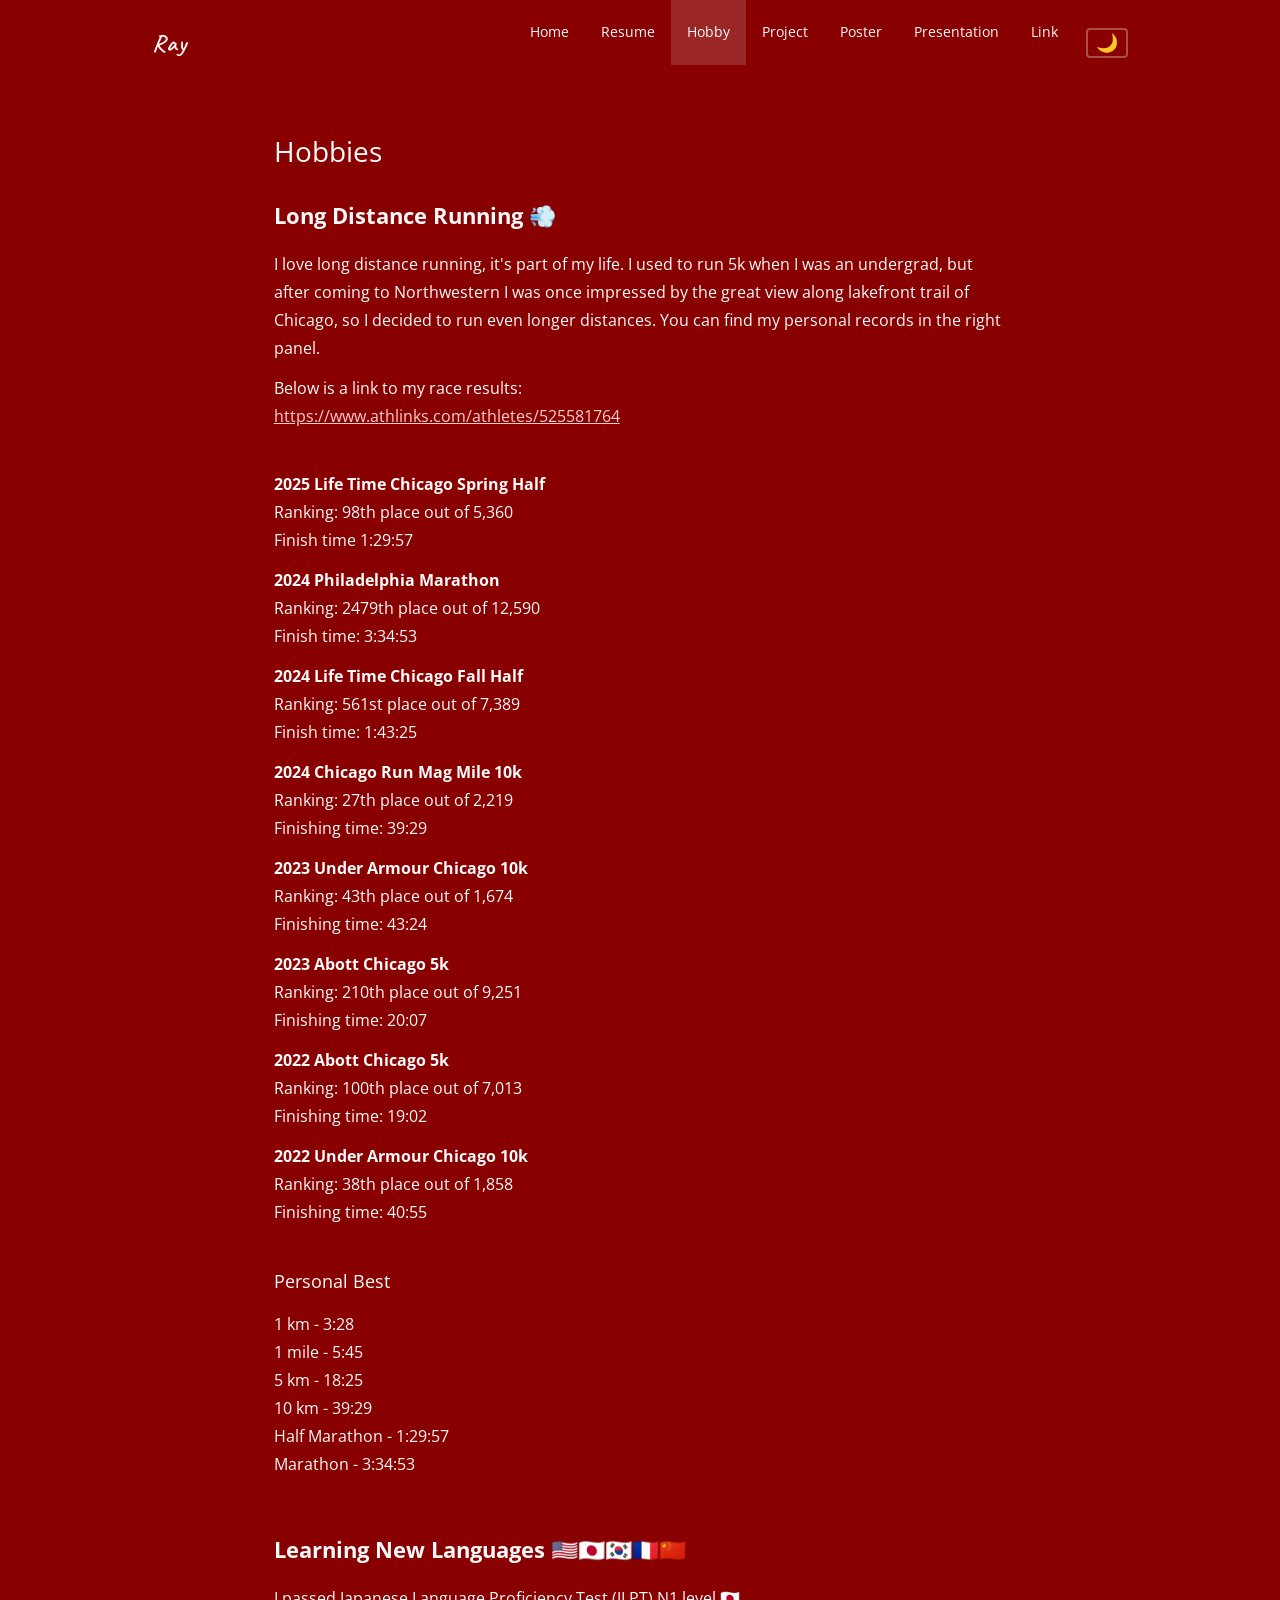
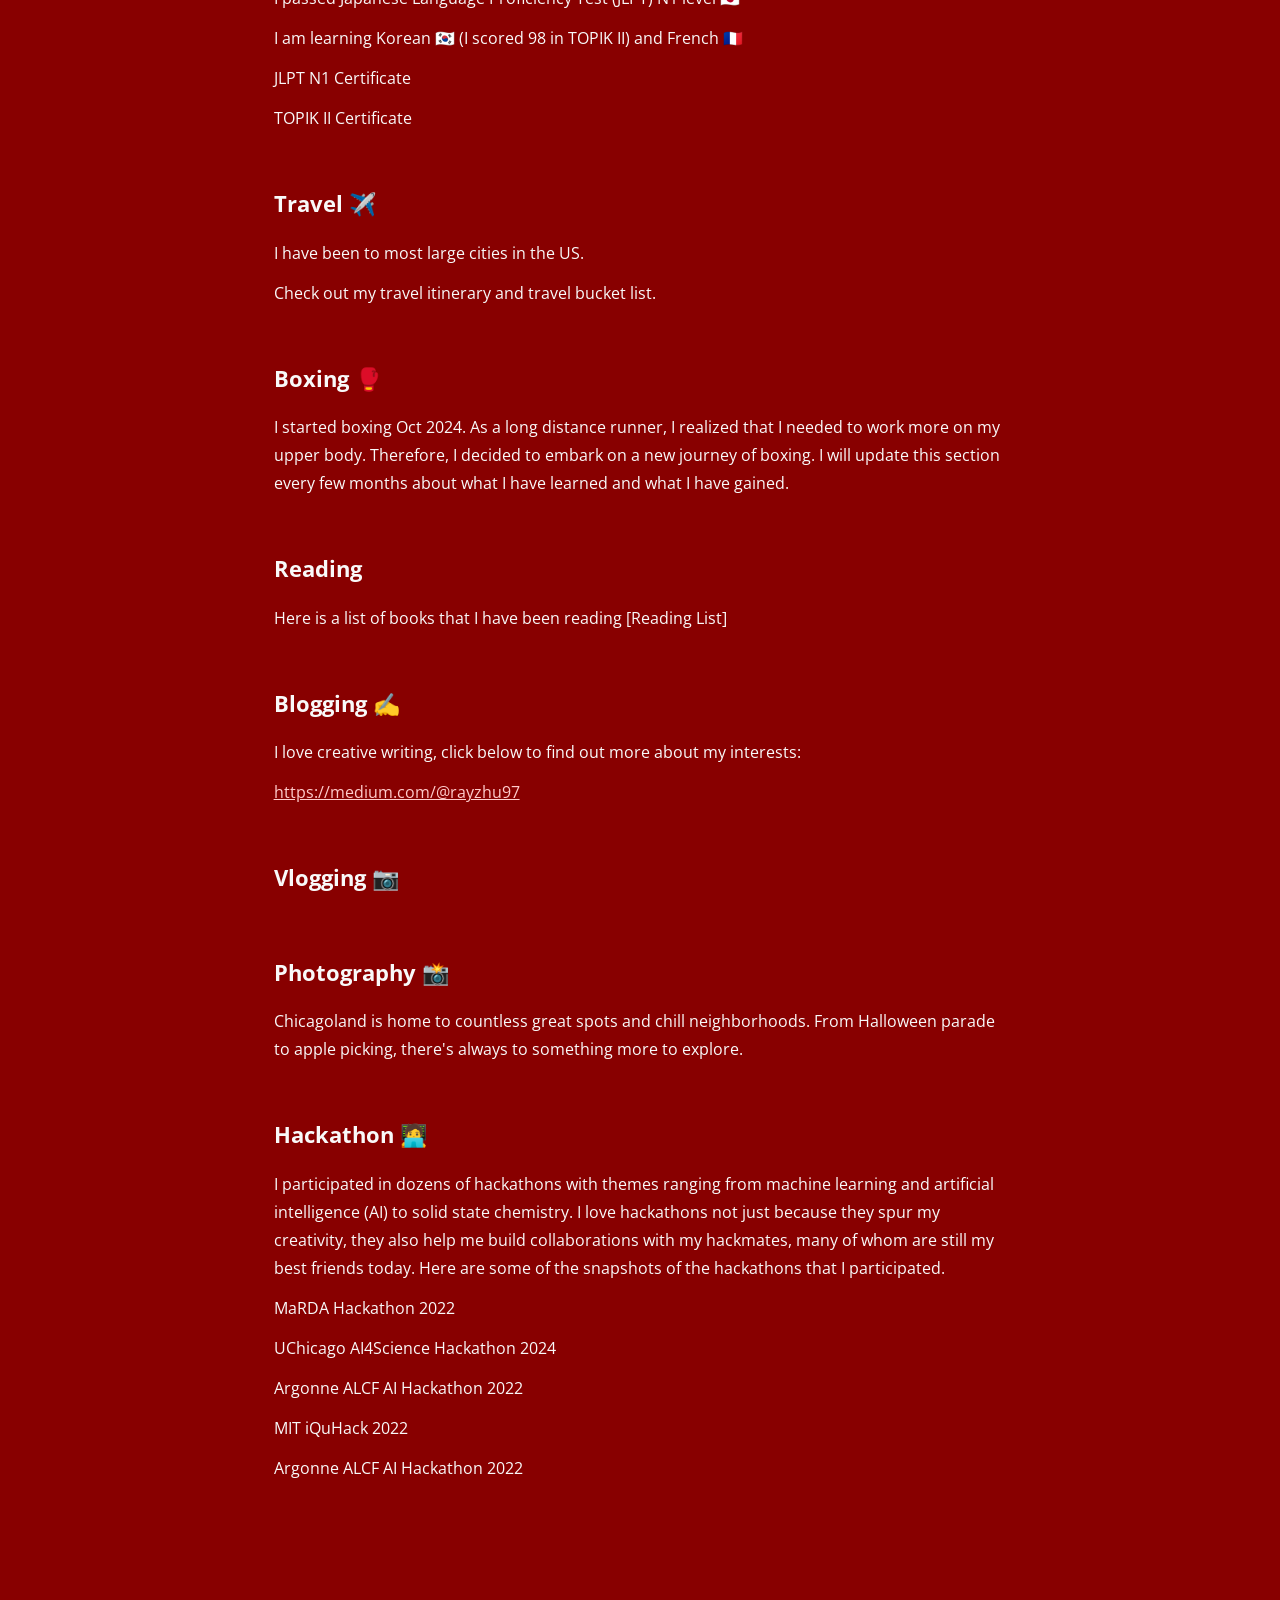
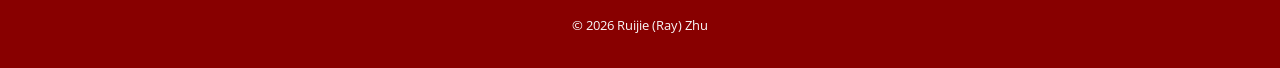
==== hobby.html @ 9f38cff4 "Initial commit: personal website with all improvements - Static HTML site with 7 pages (home, resume" ====
<!DOCTYPE html>
<html lang="en">
<head>
    <meta charset="UTF-8">
    <meta name="viewport" content="width=device-width, initial-scale=1.0">
    <meta name="description" content="Hobbies of Ruijie (Ray) Zhu - long distance running, languages, travel, boxing, and more.">
    <meta property="og:title" content="Ruijie (Ray) Zhu - Hobbies">
    <meta property="og:description" content="Running, languages, travel, boxing, blogging, and hackathons.">
    <meta property="og:type" content="website">
    <title>Ray - Hobby</title>
    <link rel="icon" type="image/svg+xml" href="favicon.svg">
    <link rel="stylesheet" href="styles.css">
    <link rel="preconnect" href="https://fonts.googleapis.com">
    <link rel="preconnect" href="https://fonts.gstatic.com" crossorigin>
    <link href="https://fonts.googleapis.com/css2?family=Open+Sans:wght@300;400;500;600;700&family=Caveat:wght@600;700&display=swap" rel="stylesheet">
</head>
<body>
    <a class="skip-to-content" href="#main-content">Skip to content</a>

    <header class="site-header">
        <div class="header-inner">
            <a href="index.html" class="site-title">Ray</a>
            <nav class="site-nav" aria-label="Main navigation">
                <button class="nav-toggle" id="nav-toggle" aria-label="Toggle navigation" aria-expanded="false" aria-controls="nav-links">&#9776;</button>
                <ul class="nav-links" id="nav-links">
                    <li><a href="index.html">Home</a></li>
                    <li><a href="resume.html">Resume</a></li>
                    <li><a href="hobby.html" class="active">Hobby</a></li>
                    <li><a href="project.html">Project</a></li>
                    <li><a href="poster.html">Poster</a></li>
                    <li><a href="presentation.html">Presentation</a></li>
                    <li><a href="link.html">Link</a></li>
                </ul>
                <button class="theme-toggle" id="theme-toggle" aria-label="Switch to dark mode"></button>
            </nav>
        </div>
    </header>

    <main id="main-content" class="content dark-bg">
        <section class="section page-section">
            <h1>Hobbies</h1>

            <h2>Long Distance Running &#128168;</h2>

            <p>I love long distance running, it's part of my life. I used to run 5k when I was an undergrad, but after coming to Northwestern I was once impressed by the great view along lakefront trail of Chicago, so I decided to run even longer distances. You can find my personal records in the right panel.</p>

            <p>Below is a link to my race results:<br>
            <a href="https://www.athlinks.com/athletes/525581764" target="_blank" rel="noopener">https://www.athlinks.com/athletes/525581764</a></p>

            <br>
            <p><strong>2025 Life Time Chicago Spring Half</strong><br>
            Ranking: 98th place out of 5,360<br>
            Finish time 1:29:57</p>

            <p><strong>2024 Philadelphia Marathon</strong><br>
            Ranking: 2479th place out of 12,590<br>
            Finish time: 3:34:53</p>

            <p><strong>2024 Life Time Chicago Fall Half</strong><br>
            Ranking: 561st place out of 7,389<br>
            Finish time: 1:43:25</p>

            <p><strong>2024 Chicago Run Mag Mile 10k</strong><br>
            Ranking: 27th place out of 2,219<br>
            Finishing time: 39:29</p>

            <p><strong>2023 Under Armour Chicago 10k</strong><br>
            Ranking: 43th place out of 1,674<br>
            Finishing time: 43:24</p>

            <p><strong>2023 Abott Chicago 5k</strong><br>
            Ranking: 210th place out of 9,251<br>
            Finishing time: 20:07</p>

            <p><strong>2022 Abott Chicago 5k</strong><br>
            Ranking: 100th place out of 7,013<br>
            Finishing time: 19:02</p>

            <p><strong>2022 Under Armour Chicago 10k</strong><br>
            Ranking: 38th place out of 1,858<br>
            Finishing time: 40:55</p>

            <br>
            <h3>Personal Best</h3>
            <p>1 km - 3:28<br>
            1 mile - 5:45<br>
            5 km - 18:25<br>
            10 km - 39:29<br>
            Half Marathon - 1:29:57<br>
            Marathon - 3:34:53</p>
        </section>

        <section class="section page-section">
            <h2>Learning New Languages &#127482;&#127480;&#127471;&#127477;&#127472;&#127479;&#127467;&#127479;&#127464;&#127475;</h2>
            <p>I passed Japanese Language Proficiency Test (JLPT) N1 level &#127471;&#127477;</p>
            <p>I am learning Korean &#127472;&#127479; (I scored 98 in TOPIK II) and French &#127467;&#127479;</p>
            <p>JLPT N1 Certificate</p>
            <p>TOPIK II Certificate</p>
        </section>

        <section class="section page-section">
            <h2>Travel &#9992;&#65039;</h2>
            <p>I have been to most large cities in the US.</p>
            <p>Check out my travel itinerary and travel bucket list.</p>
        </section>

        <section class="section page-section">
            <h2>Boxing &#129354;</h2>
            <p>I started boxing Oct 2024. As a long distance runner, I realized that I needed to work more on my upper body. Therefore, I decided to embark on a new journey of boxing. I will update this section every few months about what I have learned and what I have gained.</p>
        </section>

        <section class="section page-section">
            <h2>Reading</h2>
            <p>Here is a list of books that I have been reading [Reading List]</p>
        </section>

        <section class="section page-section">
            <h2>Blogging &#9997;&#65039;</h2>
            <p>I love creative writing, click below to find out more about my interests:</p>
            <p><a href="https://medium.com/@rayzhu97" target="_blank" rel="noopener">https://medium.com/@rayzhu97</a></p>
        </section>

        <section class="section page-section">
            <h2>Vlogging &#128247;</h2>
        </section>

        <section class="section page-section">
            <h2>Photography &#128248;</h2>
            <p>Chicagoland is home to countless great spots and chill neighborhoods. From Halloween parade to apple picking, there's always to something more to explore.</p>
        </section>

        <section class="section page-section">
            <h2>Hackathon &#129489;&#8205;&#128187;</h2>
            <p>I participated in dozens of hackathons with themes ranging from machine learning and artificial intelligence (AI) to solid state chemistry. I love hackathons not just because they spur my creativity, they also help me build collaborations with my hackmates, many of whom are still my best friends today. Here are some of the snapshots of the hackathons that I participated.</p>
            <p>MaRDA Hackathon 2022</p>
            <p>UChicago AI4Science Hackathon 2024</p>
            <p>Argonne ALCF AI Hackathon 2022</p>
            <p>MIT iQuHack 2022</p>
            <p>Argonne ALCF AI Hackathon 2022</p>
        </section>
    </main>

    <footer class="site-footer">
        <p>&copy; 2026 Ruijie (Ray) Zhu</p>
    </footer>

    <script src="nav.js"></script>
</body>
</html>
---- styles.css ----
/* ============================================
   CSS Custom Properties
   ============================================ */
:root {
    --color-primary: #880000;
    --color-primary-light: rgba(255, 255, 255, 0.15);
    --color-text: #000;
    --color-text-light: #f9f9f9;
    --color-text-muted: #555;
    --color-bg: #fff;
    --color-link: #1a0dab;
    --color-link-dark: #ffcccc;
    --color-link-dark-hover: #ffeaea;
    --color-border: rgba(255, 255, 255, 0.1);
    --font-body: 'Open Sans', Arial, sans-serif;
    --font-display: 'Caveat', cursive;
    --spacing-xs: 8px;
    --spacing-sm: 12px;
    --spacing-md: 16px;
    --spacing-lg: 24px;
    --spacing-xl: 40px;
    --spacing-2xl: 60px;
    --max-width: 80%;
    --header-height: 64px;
    --transition-speed: 0.2s;
}

/* Dark mode */
[data-theme="dark"] {
    --color-primary: #4a0000;
    --color-text: #e0e0e0;
    --color-text-light: #f0f0f0;
    --color-text-muted: #aaa;
    --color-bg: #1a1a1a;
    --color-link: #6db3f2;
    --color-link-dark: #ffaaaa;
    --color-link-dark-hover: #ffcccc;
    --color-border: rgba(255, 255, 255, 0.15);
}

/* ============================================
   Base Styles
   ============================================ */
* {
    margin: 0;
    padding: 0;
    box-sizing: border-box;
}

body {
    font-family: var(--font-body);
    font-size: 16px;
    line-height: 1.75;
    color: var(--color-text);
    background: var(--color-primary);
    transition: background var(--transition-speed), color var(--transition-speed);
}

a {
    color: var(--color-link);
    text-decoration: none;
}

a:hover {
    text-decoration: underline;
}

img {
    max-width: 100%;
    display: block;
}

/* Skip to content link */
.skip-to-content {
    position: absolute;
    top: -100%;
    left: var(--spacing-lg);
    background: var(--color-primary);
    color: var(--color-text-light);
    padding: var(--spacing-xs) var(--spacing-md);
    z-index: 200;
    border-radius: 0 0 4px 4px;
    font-size: 14px;
    transition: top 0.2s;
}

.skip-to-content:focus {
    top: 0;
    text-decoration: none;
}

/* ============================================
   Header
   ============================================ */
.site-header {
    background-color: var(--color-primary);
    color: var(--color-text-light);
    position: sticky;
    top: 0;
    z-index: 100;
    transition: background-color var(--transition-speed);
}

.header-inner {
    max-width: var(--max-width);
    margin: 0 auto;
    padding: 0 var(--spacing-lg);
    display: flex;
    align-items: center;
    justify-content: space-between;
    min-height: var(--header-height);
    flex-wrap: wrap;
}

.site-title {
    font-size: 24px;
    font-weight: 600;
    padding: var(--spacing-sm) 0;
    text-decoration: none;
    color: inherit;
    font-family: var(--font-display);
    letter-spacing: 1px;
}

.site-title:hover {
    text-decoration: none;
    color: inherit;
}

.site-nav {
    display: flex;
    align-items: center;
}

.nav-links {
    display: flex;
    list-style: none;
    gap: 0;
    flex-wrap: wrap;
}

.nav-links li a {
    display: block;
    padding: 20px var(--spacing-md);
    color: var(--color-text-light);
    font-size: 14px;
    font-weight: 400;
    text-decoration: none;
    transition: background var(--transition-speed);
}

.nav-links li a:hover,
.nav-links li a.active {
    background: var(--color-primary-light);
    text-decoration: none;
}

.nav-links li a:focus-visible {
    outline: 2px solid var(--color-text-light);
    outline-offset: -2px;
}

.nav-toggle {
    display: none;
    background: none;
    border: none;
    color: var(--color-text-light);
    font-size: 24px;
    cursor: pointer;
    padding: var(--spacing-xs);
}

/* Dark mode toggle */
.theme-toggle {
    background: none;
    border: 2px solid rgba(255, 255, 255, 0.3);
    color: var(--color-text-light);
    font-size: 18px;
    cursor: pointer;
    padding: 4px 8px;
    border-radius: 4px;
    margin-left: var(--spacing-sm);
    transition: border-color var(--transition-speed), background var(--transition-speed);
    line-height: 1;
}

.theme-toggle:hover {
    border-color: rgba(255, 255, 255, 0.6);
    background: rgba(255, 255, 255, 0.1);
}

.theme-toggle:focus-visible {
    outline: 2px solid var(--color-text-light);
    outline-offset: 2px;
}

/* ============================================
   Dark Background Content (Home Page)
   ============================================ */
.dark-bg {
    background: var(--color-primary);
    color: var(--color-text-light);
    max-width: 100%;
    padding: var(--spacing-xl) 0 var(--spacing-2xl);
    transition: background var(--transition-speed);
}

.dark-bg .content-inner {
    max-width: var(--max-width);
    margin: 0 auto;
    padding: var(--spacing-xl) var(--spacing-lg) var(--spacing-2xl);
}

.dark-bg h1,
.dark-bg h2,
.dark-bg h3 {
    color: var(--color-text-light);
}

.dark-bg a {
    color: var(--color-link-dark);
    text-decoration: underline;
}

.dark-bg a:hover {
    color: var(--color-link-dark-hover);
    opacity: 0.85;
}

.dark-bg ol,
.dark-bg ul {
    color: var(--color-text-light);
}

.page-section {
    max-width: var(--max-width);
    margin: 0 auto;
    padding: 0 var(--spacing-lg) var(--spacing-xl);
}

/* ============================================
   Intro Section (Home Page)
   ============================================ */
.intro-section {
    max-width: var(--max-width);
    margin: 0 auto;
    padding: var(--spacing-xl) var(--spacing-lg) 20px;
}

.intro-layout {
    display: flex;
    gap: var(--spacing-xl);
    align-items: flex-start;
}

.intro-text {
    flex: 1;
}

.intro-text p {
    margin-bottom: var(--spacing-xs);
    line-height: 1.7;
}

.intro-photo {
    flex-shrink: 0;
    padding-top: 10px;
}

.intro-photo img {
    width: 200px;
    height: 200px;
    border-radius: 50%;
    object-fit: cover;
}

.handwritten {
    font-family: var(--font-display);
    font-size: 42px;
    font-weight: 700;
    margin-bottom: var(--spacing-lg);
    color: var(--color-text-light);
}

.dark-bg .section {
    max-width: var(--max-width);
    margin: 0 auto;
    padding: 0 var(--spacing-lg) var(--spacing-xl);
}

.skills-line {
    margin-top: 20px;
    font-size: 16px;
    font-weight: 500;
}

/* ============================================
   News Section
   ============================================ */
.news-section {
    padding-top: var(--spacing-xl);
}

.news-title {
    text-align: center;
    font-size: 32px;
    font-weight: 700;
    margin-bottom: 28px;
    color: var(--color-text-light);
}

.news-year {
    font-size: 28px;
    font-weight: 700;
    color: var(--color-text-light);
    margin-bottom: var(--spacing-sm);
    margin-top: var(--spacing-lg);
}

.news-section p {
    margin-bottom: 14px;
    line-height: 1.8;
}

/* News year filter */
.news-filter {
    display: flex;
    justify-content: center;
    gap: var(--spacing-xs);
    margin-bottom: var(--spacing-lg);
    flex-wrap: wrap;
}

.news-filter-btn {
    background: rgba(255, 255, 255, 0.1);
    color: var(--color-text-light);
    border: 1px solid rgba(255, 255, 255, 0.3);
    padding: 6px 16px;
    border-radius: 20px;
    cursor: pointer;
    font-size: 14px;
    font-family: var(--font-body);
    transition: background var(--transition-speed), border-color var(--transition-speed);
}

.news-filter-btn:hover {
    background: rgba(255, 255, 255, 0.2);
    border-color: rgba(255, 255, 255, 0.5);
}

.news-filter-btn.active {
    background: rgba(255, 255, 255, 0.25);
    border-color: var(--color-text-light);
    font-weight: 600;
}

.news-filter-btn:focus-visible {
    outline: 2px solid var(--color-text-light);
    outline-offset: 2px;
}

.news-year-group {
    transition: opacity 0.3s ease;
}

.news-year-group.hidden {
    display: none;
}

/* ============================================
   Main Content (Other Pages)
   ============================================ */
.content {
    max-width: var(--max-width);
    margin: 0 auto;
    padding: var(--spacing-xl) var(--spacing-lg) var(--spacing-2xl);
}

.section {
    margin-bottom: var(--spacing-xl);
}

h1 {
    font-size: 28px;
    font-weight: 400;
    color: var(--color-text);
    margin-bottom: 20px;
}

h2 {
    font-size: 22px;
    font-weight: 700;
    color: var(--color-text);
    margin-bottom: var(--spacing-md);
}

h3 {
    font-size: 18px;
    font-weight: 400;
    color: var(--color-text);
    margin-bottom: var(--spacing-sm);
}

p {
    margin-bottom: var(--spacing-sm);
}

ul, ol {
    margin-left: var(--spacing-lg);
    margin-bottom: var(--spacing-md);
}

li {
    margin-bottom: 6px;
}

/* Focus visible for all interactive elements */
a:focus-visible {
    outline: 2px solid currentColor;
    outline-offset: 2px;
}

/* ============================================
   Resume Page
   ============================================ */
.resume-section {
    max-width: 100%;
    padding: 0;
}

.resume-embed {
    width: 100%;
    height: 90vh;
    border: none;
    display: block;
}

/* ============================================
   Hobby Page
   ============================================ */
.race-results {
    margin-bottom: var(--spacing-lg);
}

.race-results li {
    margin-bottom: 4px;
}

.personal-records {
    margin-bottom: var(--spacing-lg);
}

.personal-records li {
    margin-bottom: 4px;
}

.hobby-images {
    display: flex;
    flex-direction: column;
    gap: var(--spacing-md);
    margin-top: var(--spacing-lg);
}

.hobby-images img {
    max-width: 100%;
    border-radius: 2px;
}

/* ============================================
   Project Page
   ============================================ */
.project-list {
    list-style: none;
    margin-left: 0;
}

.project-list li {
    margin-bottom: var(--spacing-sm);
}

.project-list li a {
    font-size: 15px;
}

.project-list li .project-desc {
    color: var(--color-text-muted);
    font-size: 13px;
    margin-top: 2px;
}

/* ============================================
   Link Page
   ============================================ */
.link-section {
    margin-bottom: 32px;
}

.link-section h3 {
    margin-bottom: var(--spacing-sm);
}

.link-list {
    list-style: none;
    margin-left: 0;
}

.link-list li {
    margin-bottom: var(--spacing-xs);
}

.link-list li a {
    font-size: 15px;
}

.link-list li .link-desc {
    color: var(--color-text-muted);
    font-size: 13px;
}

/* ============================================
   Footer
   ============================================ */
.site-footer {
    background: var(--color-primary);
    color: var(--color-text-light);
    text-align: center;
    padding: 20px var(--spacing-lg);
    font-size: 13px;
    transition: background var(--transition-speed);
}

/* ============================================
   Responsive
   ============================================ */
@media (max-width: 768px) {
    :root {
        --max-width: 92%;
    }

    .nav-toggle {
        display: block;
    }

    .nav-links {
        display: none;
        width: 100%;
        flex-direction: column;
        background: var(--color-primary);
    }

    .nav-links.active {
        display: flex;
    }

    .nav-links li a {
        padding: var(--spacing-sm) var(--spacing-md);
        border-top: 1px solid var(--color-border);
    }

    .header-inner {
        flex-wrap: wrap;
    }

    .site-nav {
        width: 100%;
        flex-direction: column;
        align-items: flex-end;
    }

    .nav-toggle {
        position: absolute;
        right: var(--spacing-lg);
        top: 18px;
    }

    .theme-toggle {
        position: absolute;
        right: 60px;
        top: 20px;
    }

    .handwritten {
        font-size: 32px;
    }

    .intro-layout {
        flex-direction: column-reverse;
        align-items: center;
        gap: var(--spacing-lg);
    }

    .intro-photo img {
        width: 160px;
        height: 160px;
    }
}
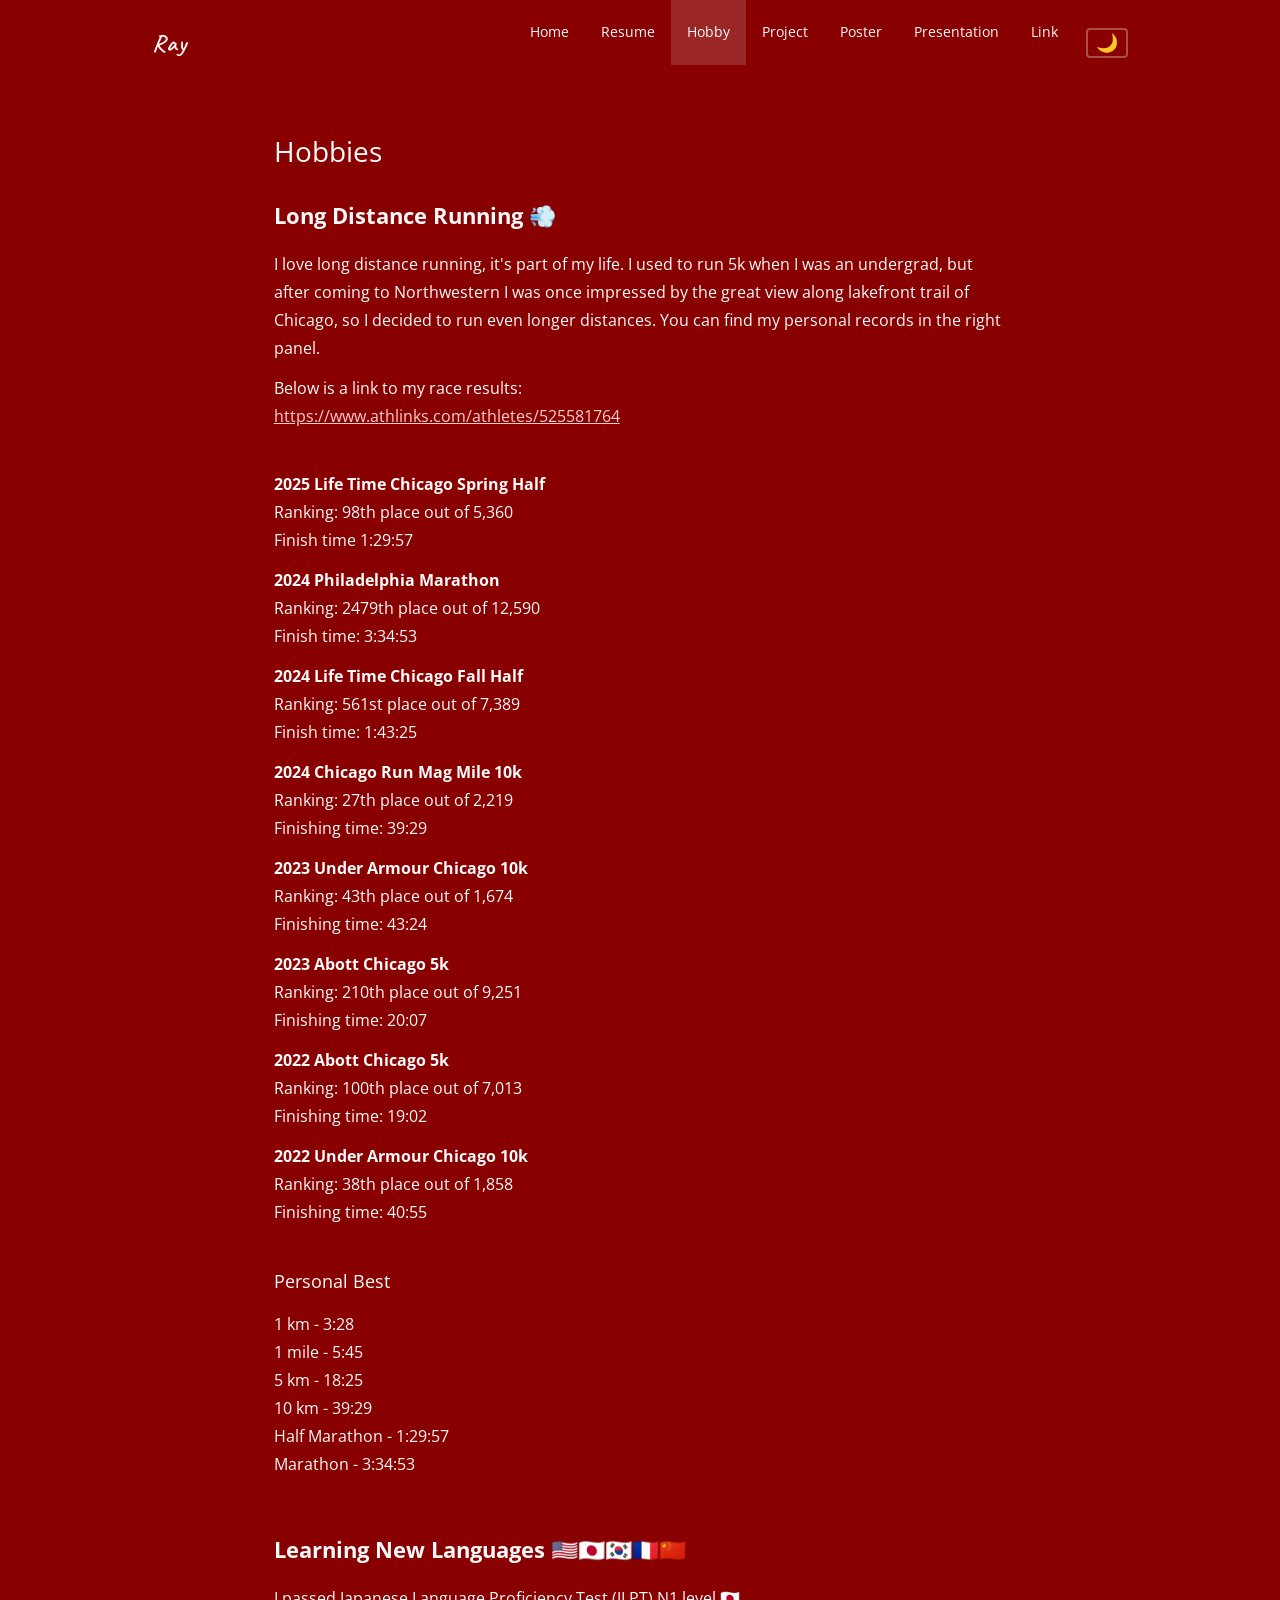
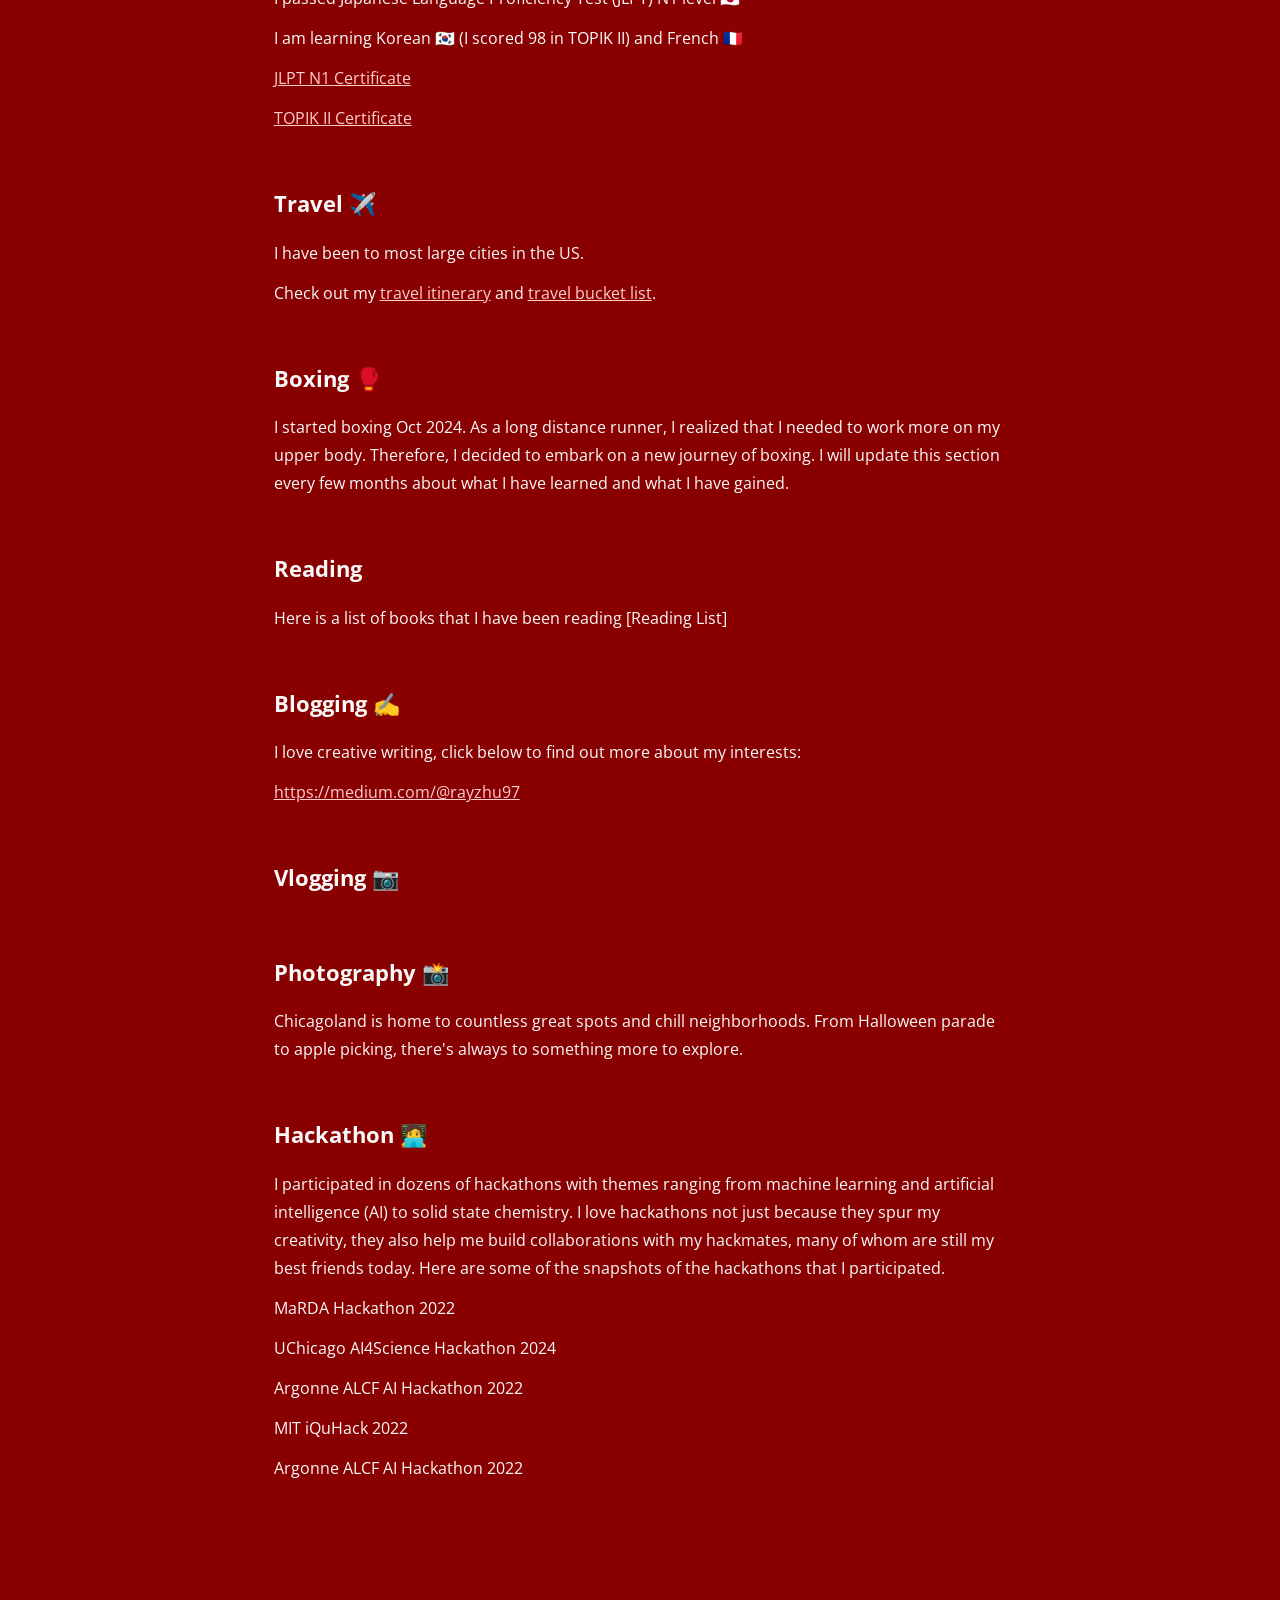
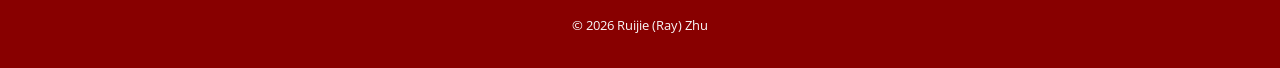
==== commit 170a41df: "Wire up placeholder links from old Google Sites Fills literal [Link]/[Photo]/[Code]/[Blog] stubs on " ====
--- a/hobby.html
+++ b/hobby.html
@@ -94,14 +94,14 @@
             <h2>Learning New Languages &#127482;&#127480;&#127471;&#127477;&#127472;&#127479;&#127467;&#127479;&#127464;&#127475;</h2>
             <p>I passed Japanese Language Proficiency Test (JLPT) N1 level &#127471;&#127477;</p>
             <p>I am learning Korean &#127472;&#127479; (I scored 98 in TOPIK II) and French &#127467;&#127479;</p>
-            <p>JLPT N1 Certificate</p>
-            <p>TOPIK II Certificate</p>
+            <p><a href="https://drive.google.com/file/d/1WsH1WhU1g-FXp1LIXwkZTpJaUN1Y9Jcw/view" target="_blank" rel="noopener">JLPT N1 Certificate</a></p>
+            <p><a href="https://drive.google.com/file/d/1kuPDvWdYxSCmh-yP9-8VWE53ICftO065/view" target="_blank" rel="noopener">TOPIK II Certificate</a></p>
         </section>
 
         <section class="section page-section">
             <h2>Travel &#9992;&#65039;</h2>
             <p>I have been to most large cities in the US.</p>
-            <p>Check out my travel itinerary and travel bucket list.</p>
+            <p>Check out my <a href="https://ruijie-zhu.notion.site/Travel-Itinerary-f90733390d9c434fa20ca8ad1c42ea19" target="_blank" rel="noopener">travel itinerary</a> and <a href="https://ruijie-zhu.notion.site/Travel-Bucket-List-e88ef33c84d74d919b5e8cd7bdcf1eb6" target="_blank" rel="noopener">travel bucket list</a>.</p>
         </section>
 
         <section class="section page-section">
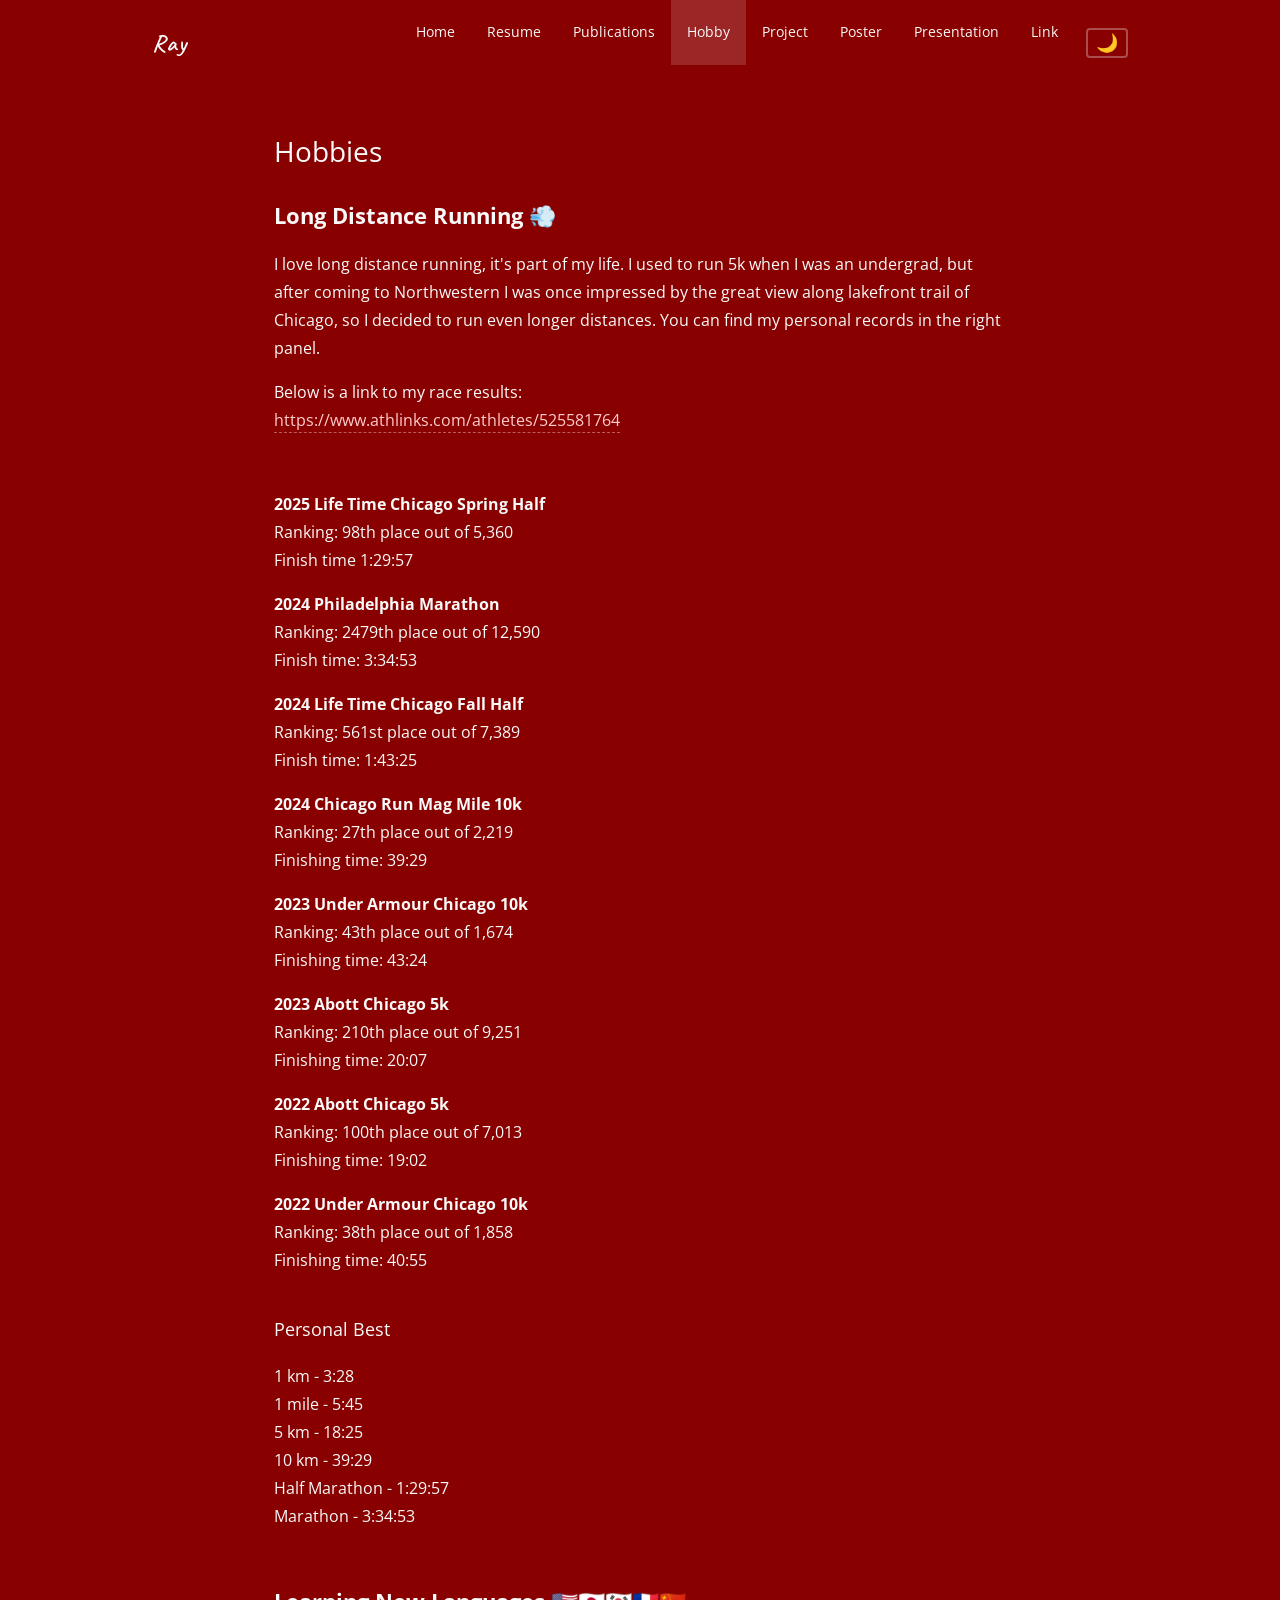
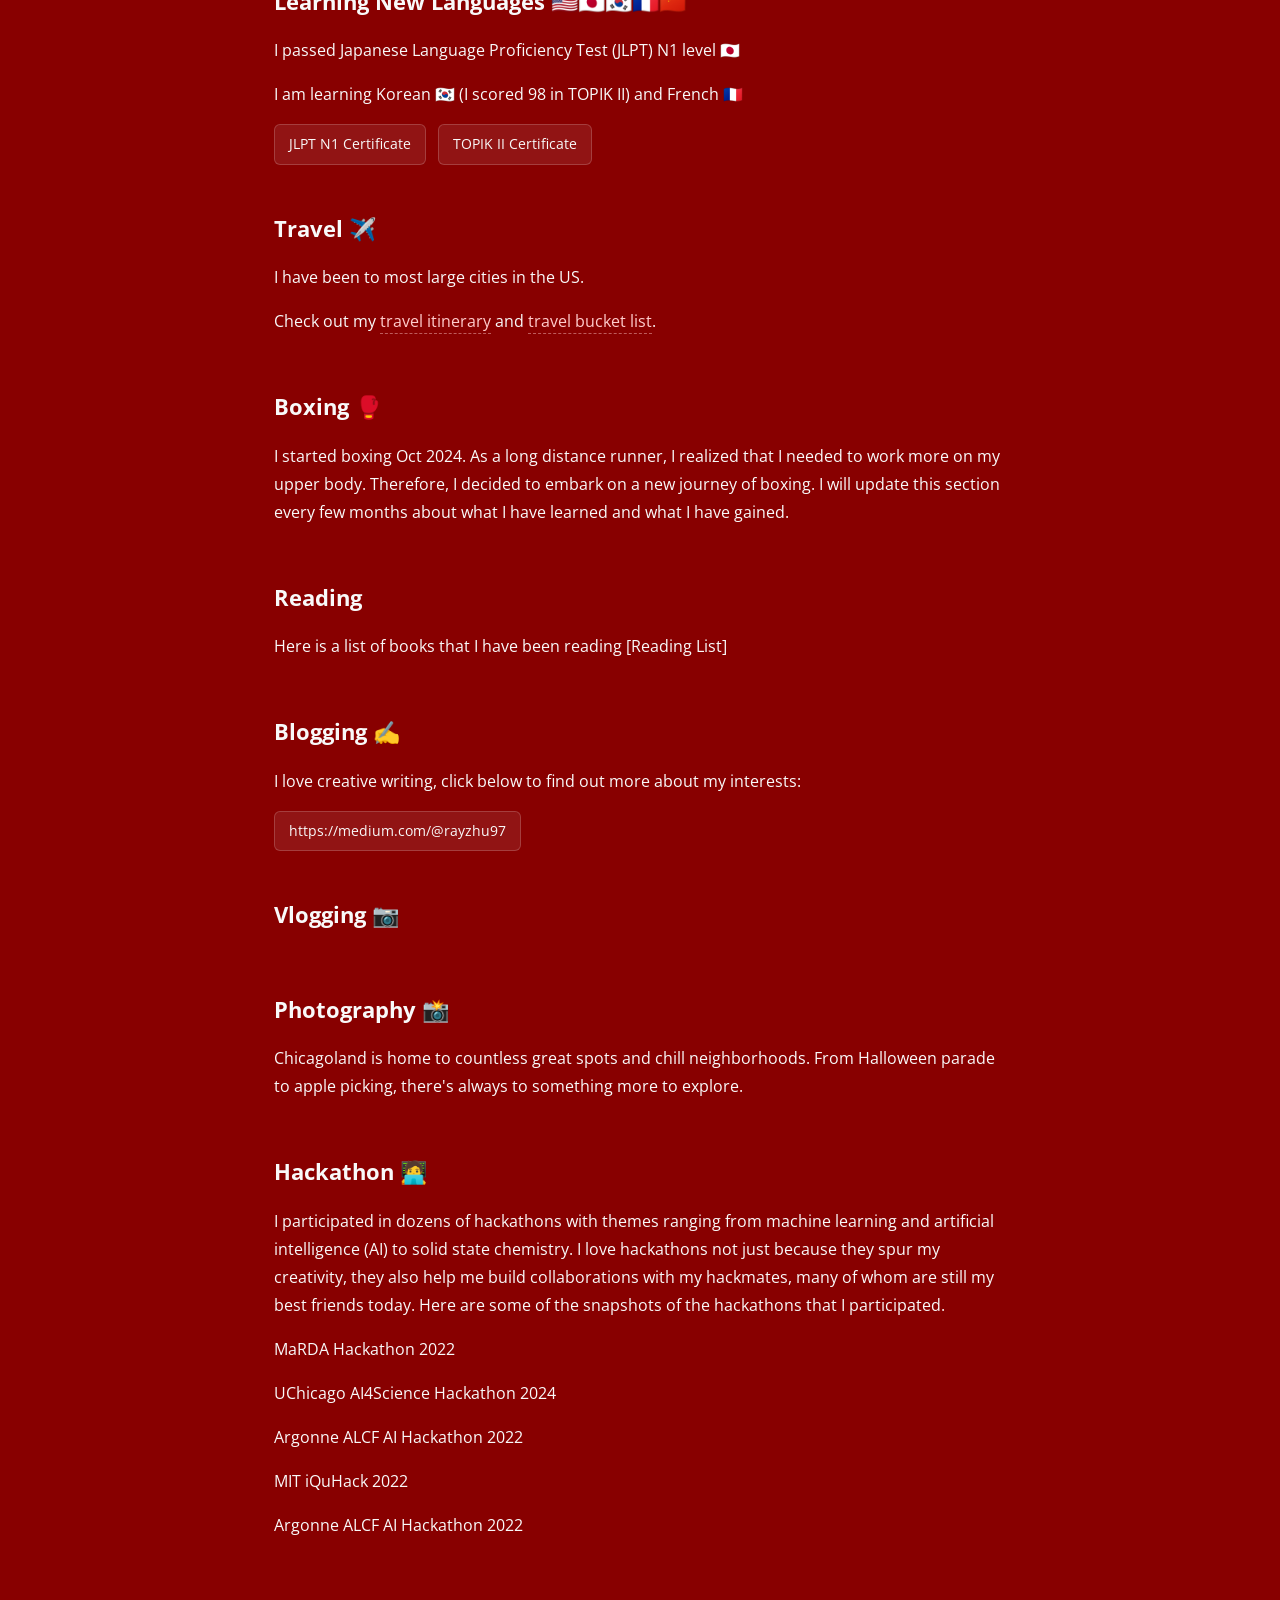
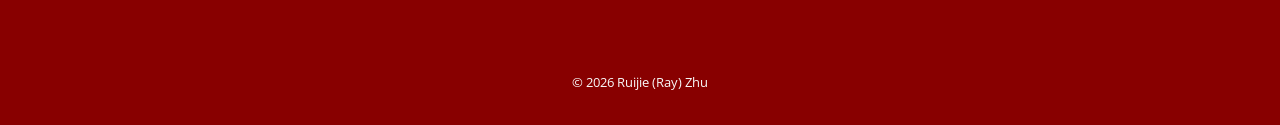
==== commit 096ecbc5: "Add publications page with full Scholar list New publications.html groups 14 papers by year (2022-20" ====
--- a/hobby.html
+++ b/hobby.html
@@ -25,6 +25,7 @@
                 <ul class="nav-links" id="nav-links">
                     <li><a href="index.html">Home</a></li>
                     <li><a href="resume.html">Resume</a></li>
+                    <li><a href="publications.html">Publications</a></li>
                     <li><a href="hobby.html" class="active">Hobby</a></li>
                     <li><a href="project.html">Project</a></li>
                     <li><a href="poster.html">Poster</a></li>
--- a/styles.css
+++ b/styles.css
@@ -219,12 +219,18 @@
 
 .dark-bg a {
     color: var(--color-link-dark);
-    text-decoration: underline;
+    text-decoration: none;
+    border-bottom: 1px dashed rgba(255, 204, 204, 0.45);
+    padding-bottom: 1px;
+    transition: color var(--transition-speed), border-bottom-color var(--transition-speed), border-bottom-style var(--transition-speed);
 }
 
 .dark-bg a:hover {
-    color: var(--color-link-dark-hover);
-    opacity: 0.85;
+    color: #ffffff;
+    border-bottom-color: #ffffff;
+    border-bottom-style: solid;
+    text-decoration: none;
+    opacity: 1;
 }
 
 .dark-bg ol,
@@ -309,17 +315,75 @@
     color: var(--color-text-light);
 }
 
+.news-year-group {
+    position: relative;
+    margin-left: 14px;
+    padding-left: 28px;
+    padding-bottom: 8px;
+    border-left: 2px solid rgba(255, 255, 255, 0.15);
+}
+
+.news-year-group + .news-year-group {
+    padding-top: var(--spacing-lg);
+}
+
 .news-year {
-    font-size: 28px;
+    position: relative;
+    display: inline-block;
+    font-size: 20px;
     font-weight: 700;
-    color: var(--color-text-light);
-    margin-bottom: var(--spacing-sm);
-    margin-top: var(--spacing-lg);
+    letter-spacing: 1px;
+    color: var(--color-text-light);
+    margin-bottom: var(--spacing-md);
+    margin-left: -44px;
+    padding: 4px 14px;
+    background: rgba(255, 255, 255, 0.12);
+    border-radius: 4px;
 }
 
 .news-section p {
-    margin-bottom: 14px;
-    line-height: 1.8;
+    position: relative;
+    margin: 0 0 10px 0;
+    padding: 6px 0 6px 4px;
+    line-height: 1.7;
+    transition: transform 0.15s ease;
+}
+
+.news-section p::before {
+    content: '';
+    position: absolute;
+    left: -34px;
+    top: 15px;
+    width: 9px;
+    height: 9px;
+    border-radius: 50%;
+    background: rgba(255, 255, 255, 0.25);
+    box-shadow: 0 0 0 3px var(--color-primary);
+    transition: background 0.2s, box-shadow 0.2s;
+}
+
+.news-section p:hover::before {
+    background: #ffcccc;
+}
+
+.news-section p:hover {
+    transform: translateX(2px);
+}
+
+.news-section time {
+    display: inline-block;
+    padding: 0 8px;
+    margin-right: 4px;
+    background: rgba(255, 255, 255, 0.1);
+    border-radius: 3px;
+    font-size: 14px;
+    font-weight: 500;
+    letter-spacing: 0.2px;
+    color: #ffffff;
+}
+
+.news-section p:hover time {
+    background: rgba(255, 255, 255, 0.2);
 }
 
 /* News year filter */
@@ -517,6 +581,199 @@
     font-size: 13px;
 }
 
+/* Pill-style layout for link-only <p> on regular (non-dark-bg) pages */
+.page-section p:has(> a:only-child) {
+    display: inline-block;
+    margin: 4px 8px 4px 0;
+}
+
+.page-section p:has(> a:only-child) > a {
+    display: inline-block;
+    padding: 7px 14px;
+    background: rgba(255, 255, 255, 0.08);
+    border: 1px solid rgba(255, 255, 255, 0.18);
+    border-radius: 6px;
+    border-bottom: 1px solid rgba(255, 255, 255, 0.18);
+    color: var(--color-text-light);
+    font-size: 14px;
+    text-decoration: none;
+    transition: background var(--transition-speed), border-color var(--transition-speed), color var(--transition-speed), transform var(--transition-speed);
+}
+
+.page-section p:has(> a:only-child) > a:hover {
+    background: rgba(255, 255, 255, 0.18);
+    border-color: rgba(255, 255, 255, 0.5);
+    color: #ffffff;
+    text-decoration: none;
+    transform: translateY(-1px);
+}
+
+/* Plain-text <p> between pill groups keeps normal block flow */
+.page-section p:not(:has(> a:only-child)) {
+    display: block;
+    margin-top: var(--spacing-md);
+}
+
+/* ============================================
+   Publications Page
+   ============================================ */
+.pub-stats {
+    margin-bottom: var(--spacing-xl);
+    font-size: 14px;
+    color: rgba(255, 255, 255, 0.85);
+}
+
+.pub-stats-note {
+    color: rgba(255, 255, 255, 0.55);
+    font-size: 13px;
+    margin-left: 4px;
+}
+
+.pub-year-heading {
+    font-size: 20px;
+    font-weight: 700;
+    letter-spacing: 1px;
+    color: var(--color-text-light);
+    margin: var(--spacing-xl) 0 var(--spacing-md);
+    padding: 4px 14px;
+    background: rgba(255, 255, 255, 0.12);
+    border-radius: 4px;
+    display: inline-block;
+}
+
+.pub-item {
+    position: relative;
+    padding: var(--spacing-md) var(--spacing-md) var(--spacing-md) var(--spacing-lg);
+    margin-bottom: var(--spacing-md);
+    background: rgba(255, 255, 255, 0.04);
+    border-left: 3px solid rgba(255, 255, 255, 0.2);
+    border-radius: 0 8px 8px 0;
+    transition: background var(--transition-speed), border-left-color var(--transition-speed), transform var(--transition-speed);
+}
+
+.pub-item:hover {
+    background: rgba(255, 255, 255, 0.08);
+    border-left-color: #ffcccc;
+    transform: translateX(2px);
+}
+
+.pub-title {
+    font-size: 16px;
+    font-weight: 600;
+    color: var(--color-text-light);
+    margin-bottom: 6px;
+    line-height: 1.4;
+}
+
+.pub-title a {
+    color: inherit;
+    text-decoration: none;
+    border-bottom: none;
+    padding-bottom: 0;
+}
+
+.pub-title a:hover {
+    color: #ffcccc;
+    border-bottom: none;
+    text-decoration: none;
+}
+
+.pub-authors {
+    font-size: 14px;
+    color: rgba(255, 255, 255, 0.85);
+    margin-bottom: 4px;
+    line-height: 1.55;
+}
+
+.pub-authors strong {
+    color: #ffffff;
+    background: rgba(255, 255, 255, 0.12);
+    padding: 0 4px;
+    border-radius: 3px;
+    font-weight: 600;
+}
+
+.pub-meta {
+    font-size: 13px;
+    color: rgba(255, 255, 255, 0.7);
+    display: flex;
+    flex-wrap: wrap;
+    align-items: center;
+    gap: 6px;
+    margin-bottom: 0;
+}
+
+.pub-meta em {
+    color: rgba(255, 255, 255, 0.92);
+    font-style: italic;
+}
+
+.pub-sep {
+    opacity: 0.5;
+}
+
+.pub-tag {
+    display: inline-block;
+    padding: 1px 8px;
+    background: rgba(255, 204, 204, 0.18);
+    border: 1px solid rgba(255, 204, 204, 0.4);
+    border-radius: 10px;
+    font-size: 11px;
+    font-weight: 500;
+    text-transform: uppercase;
+    letter-spacing: 0.5px;
+    color: #ffdada;
+}
+
+.pub-cites {
+    display: inline-block;
+    padding: 1px 8px;
+    background: rgba(255, 255, 255, 0.08);
+    border-radius: 10px;
+    font-size: 11px;
+    font-weight: 500;
+    color: rgba(255, 255, 255, 0.75);
+}
+
+/* ============================================
+   Scroll to top button
+   ============================================ */
+.scroll-top {
+    position: fixed;
+    bottom: 24px;
+    right: 24px;
+    width: 44px;
+    height: 44px;
+    border-radius: 50%;
+    background: var(--color-primary);
+    color: #ffffff;
+    border: 2px solid rgba(255, 255, 255, 0.25);
+    cursor: pointer;
+    font-size: 20px;
+    line-height: 1;
+    box-shadow: 0 4px 14px rgba(0, 0, 0, 0.25);
+    opacity: 0;
+    pointer-events: none;
+    transition: opacity var(--transition-speed), transform var(--transition-speed), background var(--transition-speed);
+    z-index: 50;
+    font-family: var(--font-body);
+}
+
+.scroll-top.visible {
+    opacity: 1;
+    pointer-events: auto;
+}
+
+.scroll-top:hover {
+    background: #a00000;
+    transform: translateY(-3px);
+}
+
+.scroll-top:focus-visible {
+    outline: 2px solid #ffffff;
+    outline-offset: 2px;
+}
+
 /* ============================================
    Footer
    ============================================ */
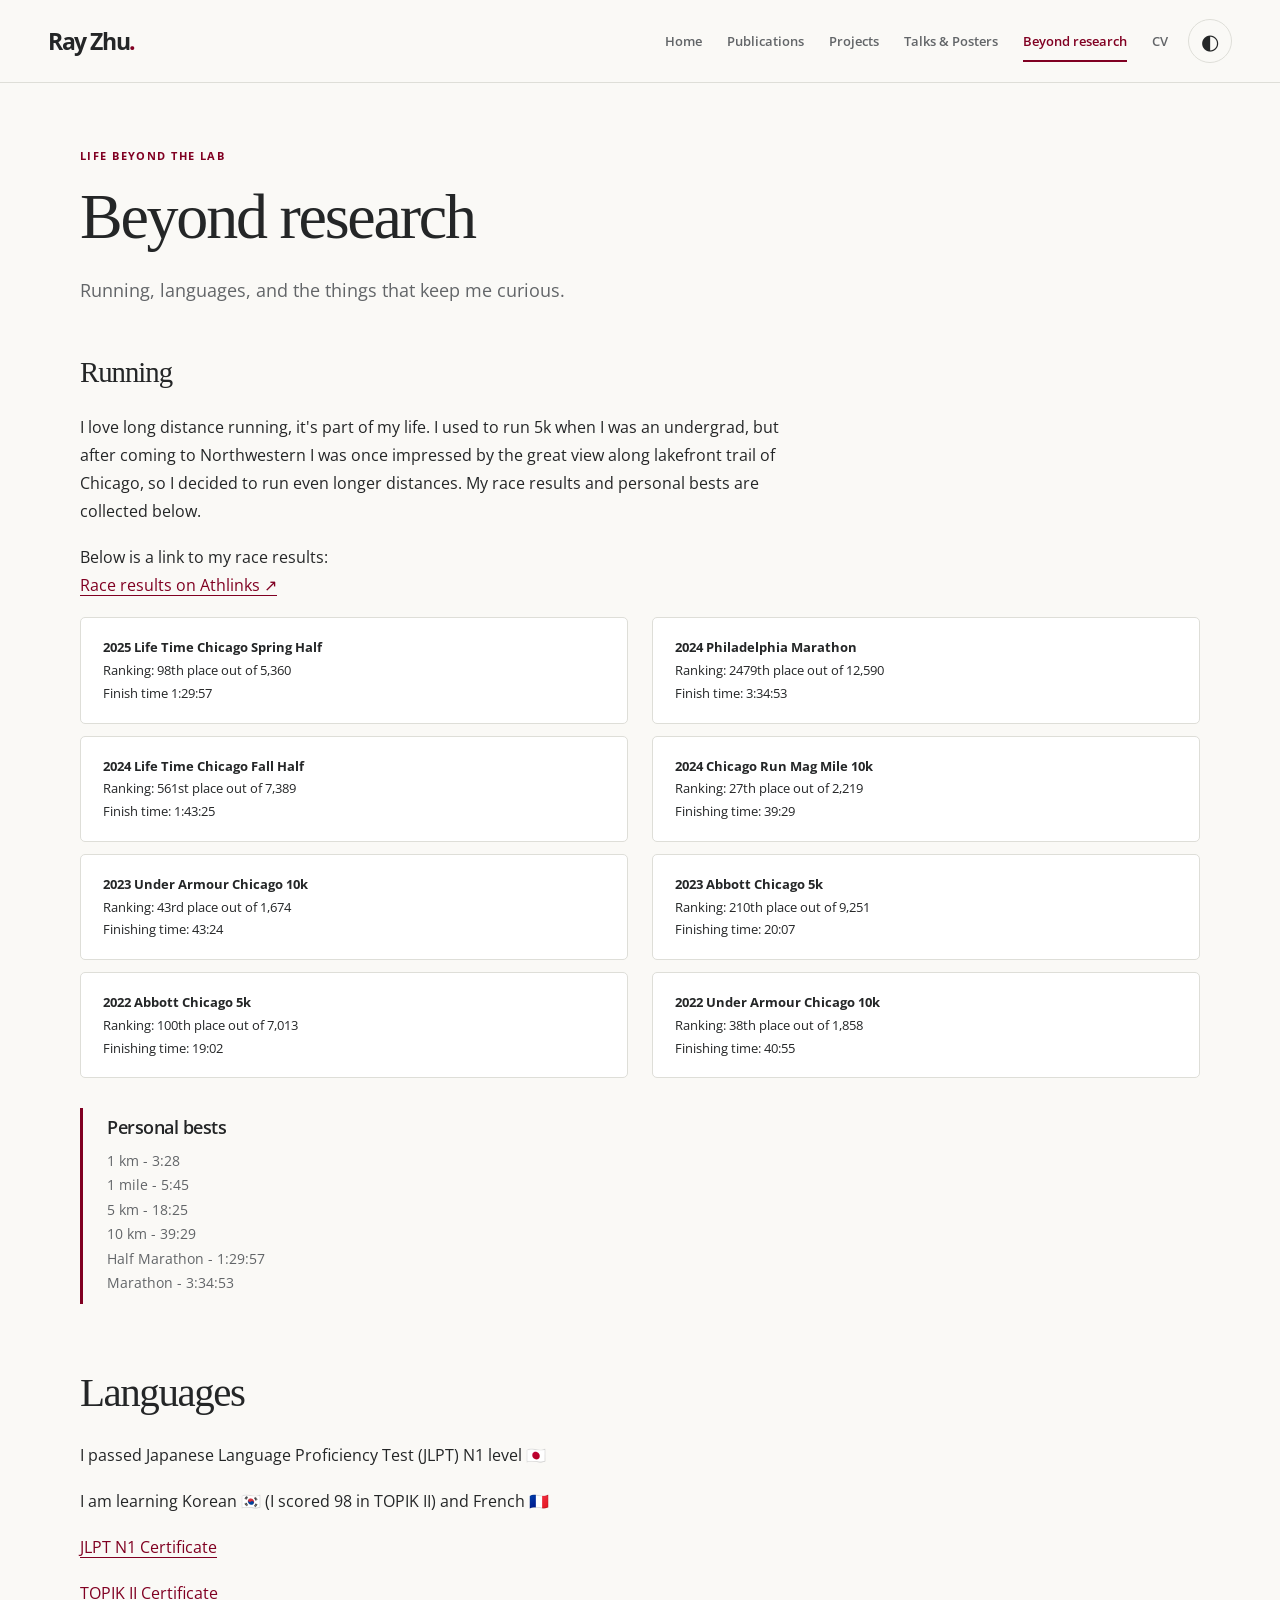
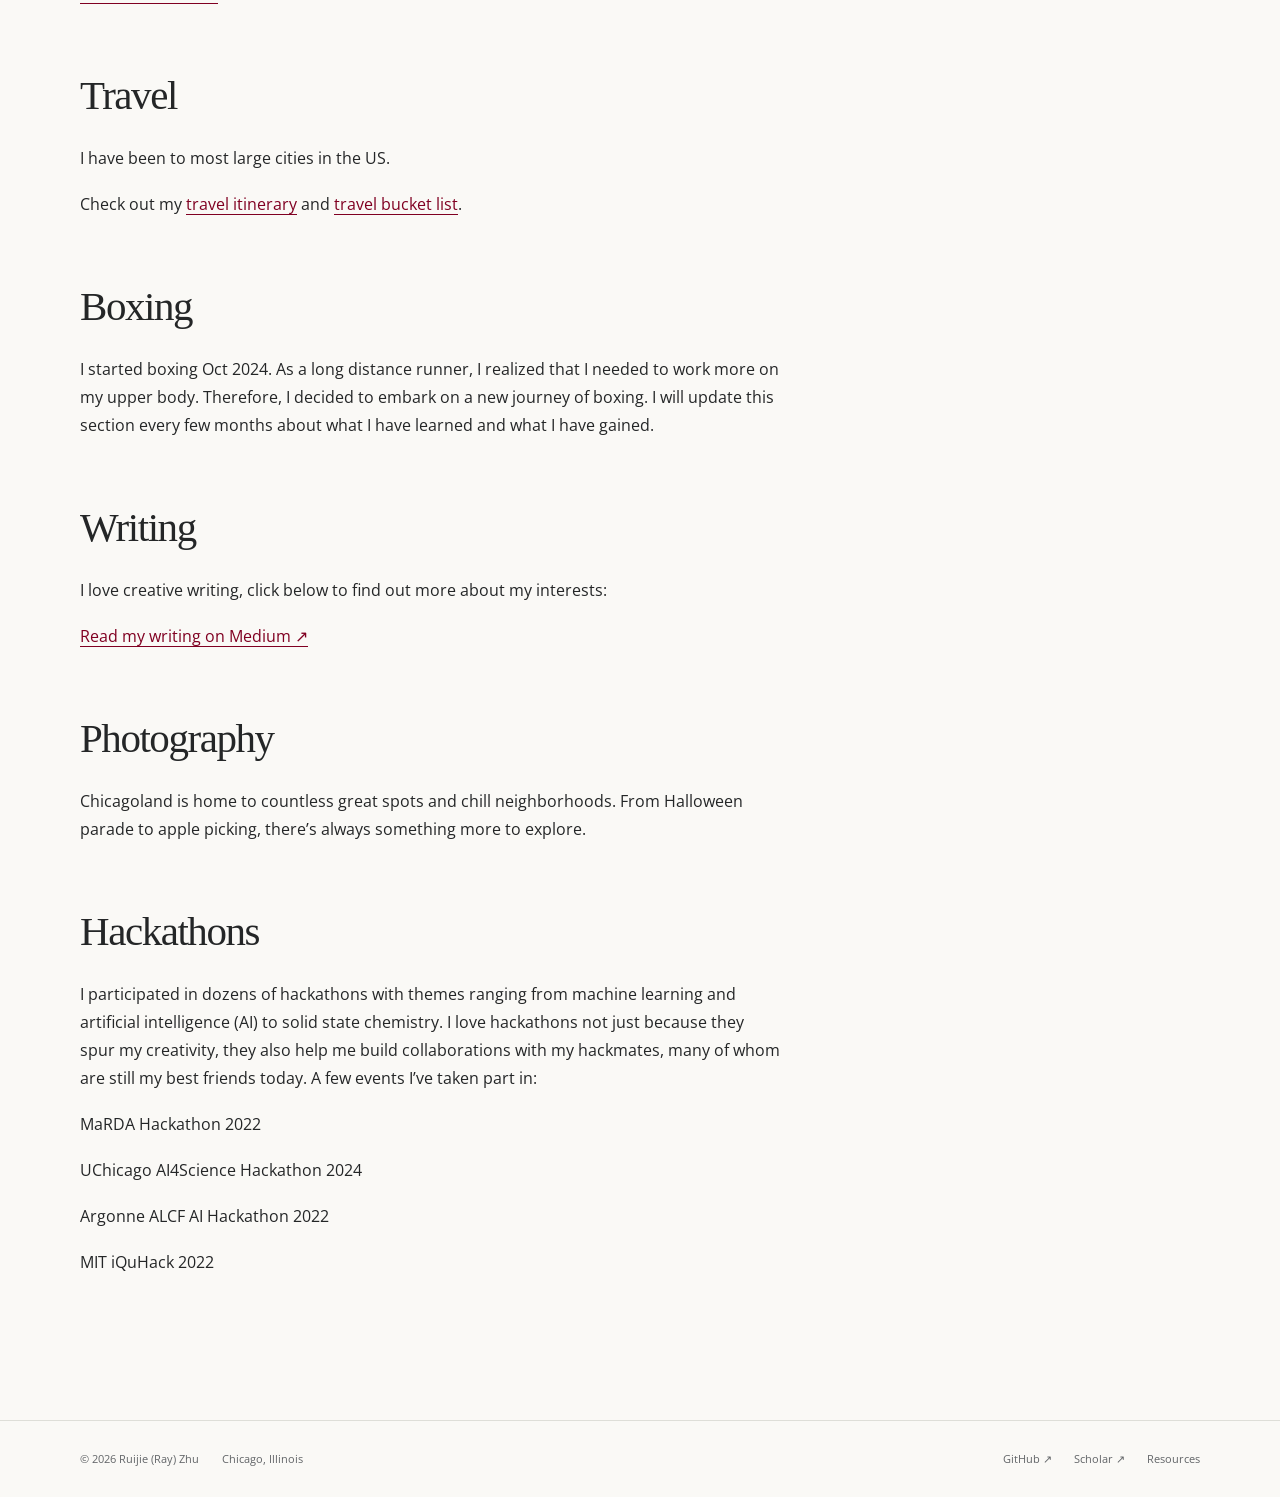
==== commit d5178828: "Redesign academic portfolio with accessible responsive layouts and verified deployment" ====
--- a/hobby.html
+++ b/hobby.html
@@ -7,49 +7,46 @@
     <meta property="og:title" content="Ruijie (Ray) Zhu - Hobbies">
     <meta property="og:description" content="Running, languages, travel, boxing, blogging, and hackathons.">
     <meta property="og:type" content="website">
-    <title>Ray - Hobby</title>
+    <title>Ray Zhu — Hobby</title>
     <link rel="icon" type="image/svg+xml" href="favicon.svg">
+    <meta name="color-scheme" content="light dark">
+    <script src="theme-init.js"></script>
     <link rel="stylesheet" href="styles.css">
     <link rel="preconnect" href="https://fonts.googleapis.com">
     <link rel="preconnect" href="https://fonts.gstatic.com" crossorigin>
-    <link href="https://fonts.googleapis.com/css2?family=Open+Sans:wght@300;400;500;600;700&family=Caveat:wght@600;700&display=swap" rel="stylesheet">
+    <link href="https://fonts.googleapis.com/css2?family=Open+Sans:wght@300;400;500;600;700&display=swap" rel="stylesheet">
 </head>
 <body>
     <a class="skip-to-content" href="#main-content">Skip to content</a>
 
     <header class="site-header">
         <div class="header-inner">
-            <a href="index.html" class="site-title">Ray</a>
+            <a href="index.html" class="site-title" aria-label="Ray Zhu, home">Ray Zhu<span class="brand-dot">.</span></a>
             <nav class="site-nav" aria-label="Main navigation">
-                <button class="nav-toggle" id="nav-toggle" aria-label="Toggle navigation" aria-expanded="false" aria-controls="nav-links">&#9776;</button>
+                <button class="nav-toggle" id="nav-toggle" type="button" aria-label="Open navigation" aria-expanded="false" aria-controls="nav-links">Menu <span aria-hidden="true">☰</span></button>
                 <ul class="nav-links" id="nav-links">
                     <li><a href="index.html">Home</a></li>
-                    <li><a href="resume.html">Resume</a></li>
                     <li><a href="publications.html">Publications</a></li>
-                    <li><a href="hobby.html" class="active">Hobby</a></li>
-                    <li><a href="project.html">Project</a></li>
-                    <li><a href="poster.html">Poster</a></li>
-                    <li><a href="presentation.html">Presentation</a></li>
-                    <li><a href="link.html">Link</a></li>
+                    <li><a href="project.html">Projects</a></li>
+                    <li><a href="poster.html">Talks & Posters</a></li>
+                    <li><a href="hobby.html" class="active" aria-current="page">Beyond research</a></li>
+                    <li><a href="resume.html">CV</a></li>
                 </ul>
-                <button class="theme-toggle" id="theme-toggle" aria-label="Switch to dark mode"></button>
+                <button class="theme-toggle" id="theme-toggle" type="button" aria-label="Switch to dark mode"><span aria-hidden="true">◐</span></button>
             </nav>
         </div>
     </header>
 
-    <main id="main-content" class="content dark-bg">
+    <main id="main-content" class="content">
         <section class="section page-section">
-            <h1>Hobbies</h1>
+            <div class="page-heading"><p class="eyebrow">Life beyond the lab</p><h1>Beyond research</h1><p class="page-intro">Running, languages, and the things that keep me curious.</p></div>
 
-            <h2>Long Distance Running &#128168;</h2>
+            <h2>Running</h2>
 
-            <p>I love long distance running, it's part of my life. I used to run 5k when I was an undergrad, but after coming to Northwestern I was once impressed by the great view along lakefront trail of Chicago, so I decided to run even longer distances. You can find my personal records in the right panel.</p>
+            <p>I love long distance running, it's part of my life. I used to run 5k when I was an undergrad, but after coming to Northwestern I was once impressed by the great view along lakefront trail of Chicago, so I decided to run even longer distances. My race results and personal bests are collected below.</p>
 
             <p>Below is a link to my race results:<br>
-            <a href="https://www.athlinks.com/athletes/525581764" target="_blank" rel="noopener">https://www.athlinks.com/athletes/525581764</a></p>
-
-            <br>
-            <p><strong>2025 Life Time Chicago Spring Half</strong><br>
+            <a href="https://www.athlinks.com/athletes/525581764" target="_blank" rel="noopener">Race results on Athlinks ↗</a></p><div class="race-grid"><p><strong>2025 Life Time Chicago Spring Half</strong><br>
             Ranking: 98th place out of 5,360<br>
             Finish time 1:29:57</p>
 
@@ -66,33 +63,31 @@
             Finishing time: 39:29</p>
 
             <p><strong>2023 Under Armour Chicago 10k</strong><br>
-            Ranking: 43th place out of 1,674<br>
+            Ranking: 43rd place out of 1,674<br>
             Finishing time: 43:24</p>
 
-            <p><strong>2023 Abott Chicago 5k</strong><br>
+            <p><strong>2023 Abbott Chicago 5k</strong><br>
             Ranking: 210th place out of 9,251<br>
             Finishing time: 20:07</p>
 
-            <p><strong>2022 Abott Chicago 5k</strong><br>
+            <p><strong>2022 Abbott Chicago 5k</strong><br>
             Ranking: 100th place out of 7,013<br>
             Finishing time: 19:02</p>
 
             <p><strong>2022 Under Armour Chicago 10k</strong><br>
             Ranking: 38th place out of 1,858<br>
-            Finishing time: 40:55</p>
+            Finishing time: 40:55</p></div>
 
-            <br>
-            <h3>Personal Best</h3>
-            <p>1 km - 3:28<br>
+            <div class="personal-best"><h3>Personal bests</h3><p>1 km - 3:28<br>
             1 mile - 5:45<br>
             5 km - 18:25<br>
             10 km - 39:29<br>
             Half Marathon - 1:29:57<br>
-            Marathon - 3:34:53</p>
+            Marathon - 3:34:53</p></div>
         </section>
 
         <section class="section page-section">
-            <h2>Learning New Languages &#127482;&#127480;&#127471;&#127477;&#127472;&#127479;&#127467;&#127479;&#127464;&#127475;</h2>
+            <h2>Languages</h2>
             <p>I passed Japanese Language Proficiency Test (JLPT) N1 level &#127471;&#127477;</p>
             <p>I am learning Korean &#127472;&#127479; (I scored 98 in TOPIK II) and French &#127467;&#127479;</p>
             <p><a href="https://drive.google.com/file/d/1WsH1WhU1g-FXp1LIXwkZTpJaUN1Y9Jcw/view" target="_blank" rel="noopener">JLPT N1 Certificate</a></p>
@@ -100,51 +95,42 @@
         </section>
 
         <section class="section page-section">
-            <h2>Travel &#9992;&#65039;</h2>
+            <h2>Travel</h2>
             <p>I have been to most large cities in the US.</p>
             <p>Check out my <a href="https://ruijie-zhu.notion.site/Travel-Itinerary-f90733390d9c434fa20ca8ad1c42ea19" target="_blank" rel="noopener">travel itinerary</a> and <a href="https://ruijie-zhu.notion.site/Travel-Bucket-List-e88ef33c84d74d919b5e8cd7bdcf1eb6" target="_blank" rel="noopener">travel bucket list</a>.</p>
         </section>
 
         <section class="section page-section">
-            <h2>Boxing &#129354;</h2>
+            <h2>Boxing</h2>
             <p>I started boxing Oct 2024. As a long distance runner, I realized that I needed to work more on my upper body. Therefore, I decided to embark on a new journey of boxing. I will update this section every few months about what I have learned and what I have gained.</p>
         </section>
 
         <section class="section page-section">
-            <h2>Reading</h2>
-            <p>Here is a list of books that I have been reading [Reading List]</p>
+            <h2>Writing</h2>
+            <p>I love creative writing, click below to find out more about my interests:</p>
+            <p><a href="https://medium.com/@rayzhu97" target="_blank" rel="noopener">Read my writing on Medium ↗</a></p>
         </section>
 
         <section class="section page-section">
-            <h2>Blogging &#9997;&#65039;</h2>
-            <p>I love creative writing, click below to find out more about my interests:</p>
-            <p><a href="https://medium.com/@rayzhu97" target="_blank" rel="noopener">https://medium.com/@rayzhu97</a></p>
+            <h2>Photography</h2>
+            <p>Chicagoland is home to countless great spots and chill neighborhoods. From Halloween parade to apple picking, there’s always something more to explore.</p>
         </section>
 
         <section class="section page-section">
-            <h2>Vlogging &#128247;</h2>
-        </section>
-
-        <section class="section page-section">
-            <h2>Photography &#128248;</h2>
-            <p>Chicagoland is home to countless great spots and chill neighborhoods. From Halloween parade to apple picking, there's always to something more to explore.</p>
-        </section>
-
-        <section class="section page-section">
-            <h2>Hackathon &#129489;&#8205;&#128187;</h2>
-            <p>I participated in dozens of hackathons with themes ranging from machine learning and artificial intelligence (AI) to solid state chemistry. I love hackathons not just because they spur my creativity, they also help me build collaborations with my hackmates, many of whom are still my best friends today. Here are some of the snapshots of the hackathons that I participated.</p>
+            <h2>Hackathons</h2>
+            <p>I participated in dozens of hackathons with themes ranging from machine learning and artificial intelligence (AI) to solid state chemistry. I love hackathons not just because they spur my creativity, they also help me build collaborations with my hackmates, many of whom are still my best friends today. A few events I’ve taken part in:</p>
             <p>MaRDA Hackathon 2022</p>
             <p>UChicago AI4Science Hackathon 2024</p>
             <p>Argonne ALCF AI Hackathon 2022</p>
             <p>MIT iQuHack 2022</p>
-            <p>Argonne ALCF AI Hackathon 2022</p>
         </section>
     </main>
 
     <footer class="site-footer">
-        <p>&copy; 2026 Ruijie (Ray) Zhu</p>
+        <div class="footer-inner"><p>&copy; 2026 Ruijie (Ray) Zhu <span class="footer-location">Chicago, Illinois</span></p>
+        <div class="footer-links"><a href="https://github.com/Ray16" target="_blank" rel="noopener">GitHub ↗</a><a href="https://scholar.google.com/citations?user=3KJaM3sAAAAJ&amp;hl=en" target="_blank" rel="noopener">Scholar ↗</a><a href="link.html">Resources</a></div></div>
     </footer>
 
-    <script src="nav.js"></script>
+    <script src="nav.js" defer></script>
 </body>
 </html>
--- a/styles.css
+++ b/styles.css
@@ -1,853 +1,299 @@
-/* ============================================
-   CSS Custom Properties
-   ============================================ */
+/* Shared design system. Maroon accents, warm paper, and readable editorial type. */
 :root {
-    --color-primary: #880000;
-    --color-primary-light: rgba(255, 255, 255, 0.15);
-    --color-text: #000;
-    --color-text-light: #f9f9f9;
-    --color-text-muted: #555;
-    --color-bg: #fff;
-    --color-link: #1a0dab;
-    --color-link-dark: #ffcccc;
-    --color-link-dark-hover: #ffeaea;
-    --color-border: rgba(255, 255, 255, 0.1);
+    color-scheme: light;
+    --accent: #800022; --accent-hover: #5e0019; --accent-soft: #f2e7e8;
+    --ink: #242627; --muted: #626568; --paper: #faf9f6; --surface: #fff;
+    --line: #deded8; --art-bg: #f1f0ea; --header-bg: rgba(250,249,246,.96);
     --font-body: 'Open Sans', Arial, sans-serif;
-    --font-display: 'Caveat', cursive;
-    --spacing-xs: 8px;
-    --spacing-sm: 12px;
-    --spacing-md: 16px;
-    --spacing-lg: 24px;
-    --spacing-xl: 40px;
-    --spacing-2xl: 60px;
-    --max-width: 80%;
-    --header-height: 64px;
-    --transition-speed: 0.2s;
-}
-
-/* Dark mode */
+    --font-heading: Georgia, 'Times New Roman', serif;
+    --radius: 8px; --content-width: 1120px; --header-height: 82px;
+    --color-primary: var(--accent); --color-text: var(--ink); --color-text-muted: var(--muted);
+}
 [data-theme="dark"] {
-    --color-primary: #4a0000;
-    --color-text: #e0e0e0;
-    --color-text-light: #f0f0f0;
-    --color-text-muted: #aaa;
-    --color-bg: #1a1a1a;
-    --color-link: #6db3f2;
-    --color-link-dark: #ffaaaa;
-    --color-link-dark-hover: #ffcccc;
-    --color-border: rgba(255, 255, 255, 0.15);
-}
-
-/* ============================================
-   Base Styles
-   ============================================ */
-* {
-    margin: 0;
-    padding: 0;
-    box-sizing: border-box;
-}
-
-body {
-    font-family: var(--font-body);
-    font-size: 16px;
-    line-height: 1.75;
-    color: var(--color-text);
-    background: var(--color-primary);
-    transition: background var(--transition-speed), color var(--transition-speed);
-}
-
-a {
-    color: var(--color-link);
-    text-decoration: none;
-}
-
-a:hover {
-    text-decoration: underline;
-}
-
-img {
-    max-width: 100%;
-    display: block;
-}
-
-/* Skip to content link */
-.skip-to-content {
-    position: absolute;
-    top: -100%;
-    left: var(--spacing-lg);
-    background: var(--color-primary);
-    color: var(--color-text-light);
-    padding: var(--spacing-xs) var(--spacing-md);
-    z-index: 200;
-    border-radius: 0 0 4px 4px;
-    font-size: 14px;
-    transition: top 0.2s;
-}
-
-.skip-to-content:focus {
-    top: 0;
-    text-decoration: none;
-}
-
-/* ============================================
-   Header
-   ============================================ */
-.site-header {
-    background-color: var(--color-primary);
-    color: var(--color-text-light);
-    position: sticky;
-    top: 0;
-    z-index: 100;
-    transition: background-color var(--transition-speed);
-}
-
-.header-inner {
-    max-width: var(--max-width);
-    margin: 0 auto;
-    padding: 0 var(--spacing-lg);
-    display: flex;
-    align-items: center;
-    justify-content: space-between;
-    min-height: var(--header-height);
-    flex-wrap: wrap;
-}
-
-.site-title {
-    font-size: 24px;
-    font-weight: 600;
-    padding: var(--spacing-sm) 0;
-    text-decoration: none;
-    color: inherit;
-    font-family: var(--font-display);
-    letter-spacing: 1px;
-}
-
-.site-title:hover {
-    text-decoration: none;
-    color: inherit;
-}
-
-.site-nav {
-    display: flex;
-    align-items: center;
-}
-
-.nav-links {
-    display: flex;
-    list-style: none;
-    gap: 0;
-    flex-wrap: wrap;
-}
-
-.nav-links li a {
-    display: block;
-    padding: 20px var(--spacing-md);
-    color: var(--color-text-light);
-    font-size: 14px;
-    font-weight: 400;
-    text-decoration: none;
-    transition: background var(--transition-speed);
-}
-
-.nav-links li a:hover,
-.nav-links li a.active {
-    background: var(--color-primary-light);
-    text-decoration: none;
-}
-
-.nav-links li a:focus-visible {
-    outline: 2px solid var(--color-text-light);
-    outline-offset: -2px;
-}
-
-.nav-toggle {
-    display: none;
-    background: none;
-    border: none;
-    color: var(--color-text-light);
-    font-size: 24px;
-    cursor: pointer;
-    padding: var(--spacing-xs);
-}
-
-/* Dark mode toggle */
-.theme-toggle {
-    background: none;
-    border: 2px solid rgba(255, 255, 255, 0.3);
-    color: var(--color-text-light);
-    font-size: 18px;
-    cursor: pointer;
-    padding: 4px 8px;
-    border-radius: 4px;
-    margin-left: var(--spacing-sm);
-    transition: border-color var(--transition-speed), background var(--transition-speed);
-    line-height: 1;
-}
-
-.theme-toggle:hover {
-    border-color: rgba(255, 255, 255, 0.6);
-    background: rgba(255, 255, 255, 0.1);
-}
-
-.theme-toggle:focus-visible {
-    outline: 2px solid var(--color-text-light);
-    outline-offset: 2px;
-}
-
-/* ============================================
-   Dark Background Content (Home Page)
-   ============================================ */
-.dark-bg {
-    background: var(--color-primary);
-    color: var(--color-text-light);
-    max-width: 100%;
-    padding: var(--spacing-xl) 0 var(--spacing-2xl);
-    transition: background var(--transition-speed);
-}
-
-.dark-bg .content-inner {
-    max-width: var(--max-width);
-    margin: 0 auto;
-    padding: var(--spacing-xl) var(--spacing-lg) var(--spacing-2xl);
-}
-
-.dark-bg h1,
-.dark-bg h2,
-.dark-bg h3 {
-    color: var(--color-text-light);
-}
-
-.dark-bg a {
-    color: var(--color-link-dark);
-    text-decoration: none;
-    border-bottom: 1px dashed rgba(255, 204, 204, 0.45);
-    padding-bottom: 1px;
-    transition: color var(--transition-speed), border-bottom-color var(--transition-speed), border-bottom-style var(--transition-speed);
-}
-
-.dark-bg a:hover {
-    color: #ffffff;
-    border-bottom-color: #ffffff;
-    border-bottom-style: solid;
-    text-decoration: none;
-    opacity: 1;
-}
-
-.dark-bg ol,
-.dark-bg ul {
-    color: var(--color-text-light);
-}
-
-.page-section {
-    max-width: var(--max-width);
-    margin: 0 auto;
-    padding: 0 var(--spacing-lg) var(--spacing-xl);
-}
-
-/* ============================================
-   Intro Section (Home Page)
-   ============================================ */
-.intro-section {
-    max-width: var(--max-width);
-    margin: 0 auto;
-    padding: var(--spacing-xl) var(--spacing-lg) 20px;
-}
-
-.intro-layout {
-    display: flex;
-    gap: var(--spacing-xl);
-    align-items: flex-start;
-}
-
-.intro-text {
-    flex: 1;
-}
-
-.intro-text p {
-    margin-bottom: var(--spacing-xs);
-    line-height: 1.7;
-}
-
-.intro-photo {
-    flex-shrink: 0;
-    padding-top: 10px;
-}
-
-.intro-photo img {
-    width: 200px;
-    height: 200px;
-    border-radius: 50%;
-    object-fit: cover;
-}
-
-.handwritten {
-    font-family: var(--font-display);
-    font-size: 42px;
-    font-weight: 700;
-    margin-bottom: var(--spacing-lg);
-    color: var(--color-text-light);
-}
-
-.dark-bg .section {
-    max-width: var(--max-width);
-    margin: 0 auto;
-    padding: 0 var(--spacing-lg) var(--spacing-xl);
-}
-
-.skills-line {
-    margin-top: 20px;
-    font-size: 16px;
-    font-weight: 500;
-}
-
-/* ============================================
-   News Section
-   ============================================ */
-.news-section {
-    padding-top: var(--spacing-xl);
-}
-
-.news-title {
-    text-align: center;
-    font-size: 32px;
-    font-weight: 700;
-    margin-bottom: 28px;
-    color: var(--color-text-light);
-}
-
-.news-year-group {
-    position: relative;
-    margin-left: 14px;
-    padding-left: 28px;
-    padding-bottom: 8px;
-    border-left: 2px solid rgba(255, 255, 255, 0.15);
-}
-
-.news-year-group + .news-year-group {
-    padding-top: var(--spacing-lg);
-}
-
-.news-year {
-    position: relative;
-    display: inline-block;
-    font-size: 20px;
-    font-weight: 700;
-    letter-spacing: 1px;
-    color: var(--color-text-light);
-    margin-bottom: var(--spacing-md);
-    margin-left: -44px;
-    padding: 4px 14px;
-    background: rgba(255, 255, 255, 0.12);
-    border-radius: 4px;
-}
-
-.news-section p {
-    position: relative;
-    margin: 0 0 10px 0;
-    padding: 6px 0 6px 4px;
-    line-height: 1.7;
-    transition: transform 0.15s ease;
-}
-
-.news-section p::before {
-    content: '';
-    position: absolute;
-    left: -34px;
-    top: 15px;
-    width: 9px;
-    height: 9px;
-    border-radius: 50%;
-    background: rgba(255, 255, 255, 0.25);
-    box-shadow: 0 0 0 3px var(--color-primary);
-    transition: background 0.2s, box-shadow 0.2s;
-}
-
-.news-section p:hover::before {
-    background: #ffcccc;
-}
-
-.news-section p:hover {
-    transform: translateX(2px);
-}
-
-.news-section time {
-    display: inline-block;
-    padding: 0 8px;
-    margin-right: 4px;
-    background: rgba(255, 255, 255, 0.1);
-    border-radius: 3px;
-    font-size: 14px;
-    font-weight: 500;
-    letter-spacing: 0.2px;
-    color: #ffffff;
-}
-
-.news-section p:hover time {
-    background: rgba(255, 255, 255, 0.2);
-}
-
-/* News year filter */
-.news-filter {
-    display: flex;
-    justify-content: center;
-    gap: var(--spacing-xs);
-    margin-bottom: var(--spacing-lg);
-    flex-wrap: wrap;
-}
-
-.news-filter-btn {
-    background: rgba(255, 255, 255, 0.1);
-    color: var(--color-text-light);
-    border: 1px solid rgba(255, 255, 255, 0.3);
-    padding: 6px 16px;
-    border-radius: 20px;
-    cursor: pointer;
-    font-size: 14px;
-    font-family: var(--font-body);
-    transition: background var(--transition-speed), border-color var(--transition-speed);
-}
-
-.news-filter-btn:hover {
-    background: rgba(255, 255, 255, 0.2);
-    border-color: rgba(255, 255, 255, 0.5);
-}
-
-.news-filter-btn.active {
-    background: rgba(255, 255, 255, 0.25);
-    border-color: var(--color-text-light);
-    font-weight: 600;
-}
-
-.news-filter-btn:focus-visible {
-    outline: 2px solid var(--color-text-light);
-    outline-offset: 2px;
-}
-
-.news-year-group {
-    transition: opacity 0.3s ease;
-}
-
-.news-year-group.hidden {
-    display: none;
-}
-
-/* ============================================
-   Main Content (Other Pages)
-   ============================================ */
-.content {
-    max-width: var(--max-width);
-    margin: 0 auto;
-    padding: var(--spacing-xl) var(--spacing-lg) var(--spacing-2xl);
-}
-
-.section {
-    margin-bottom: var(--spacing-xl);
-}
-
-h1 {
-    font-size: 28px;
-    font-weight: 400;
-    color: var(--color-text);
-    margin-bottom: 20px;
-}
-
-h2 {
-    font-size: 22px;
-    font-weight: 700;
-    color: var(--color-text);
-    margin-bottom: var(--spacing-md);
-}
-
-h3 {
-    font-size: 18px;
-    font-weight: 400;
-    color: var(--color-text);
-    margin-bottom: var(--spacing-sm);
-}
-
-p {
-    margin-bottom: var(--spacing-sm);
-}
-
-ul, ol {
-    margin-left: var(--spacing-lg);
-    margin-bottom: var(--spacing-md);
-}
-
-li {
-    margin-bottom: 6px;
-}
-
-/* Focus visible for all interactive elements */
-a:focus-visible {
-    outline: 2px solid currentColor;
-    outline-offset: 2px;
-}
-
-/* ============================================
-   Resume Page
-   ============================================ */
-.resume-section {
-    max-width: 100%;
-    padding: 0;
-}
-
-.resume-embed {
-    width: 100%;
-    height: 90vh;
-    border: none;
-    display: block;
-}
-
-/* ============================================
-   Hobby Page
-   ============================================ */
-.race-results {
-    margin-bottom: var(--spacing-lg);
-}
-
-.race-results li {
-    margin-bottom: 4px;
-}
-
-.personal-records {
-    margin-bottom: var(--spacing-lg);
-}
-
-.personal-records li {
-    margin-bottom: 4px;
-}
-
-.hobby-images {
-    display: flex;
-    flex-direction: column;
-    gap: var(--spacing-md);
-    margin-top: var(--spacing-lg);
-}
-
-.hobby-images img {
-    max-width: 100%;
-    border-radius: 2px;
-}
-
-/* ============================================
-   Project Page
-   ============================================ */
-.project-list {
-    list-style: none;
-    margin-left: 0;
-}
-
-.project-list li {
-    margin-bottom: var(--spacing-sm);
-}
-
-.project-list li a {
-    font-size: 15px;
-}
-
-.project-list li .project-desc {
-    color: var(--color-text-muted);
-    font-size: 13px;
-    margin-top: 2px;
-}
-
-/* ============================================
-   Link Page
-   ============================================ */
-.link-section {
-    margin-bottom: 32px;
-}
-
-.link-section h3 {
-    margin-bottom: var(--spacing-sm);
-}
-
-.link-list {
-    list-style: none;
-    margin-left: 0;
-}
-
-.link-list li {
-    margin-bottom: var(--spacing-xs);
-}
-
-.link-list li a {
-    font-size: 15px;
-}
-
-.link-list li .link-desc {
-    color: var(--color-text-muted);
-    font-size: 13px;
-}
-
-/* Pill-style layout for link-only <p> on regular (non-dark-bg) pages */
-.page-section p:has(> a:only-child) {
-    display: inline-block;
-    margin: 4px 8px 4px 0;
-}
-
-.page-section p:has(> a:only-child) > a {
-    display: inline-block;
-    padding: 7px 14px;
-    background: rgba(255, 255, 255, 0.08);
-    border: 1px solid rgba(255, 255, 255, 0.18);
-    border-radius: 6px;
-    border-bottom: 1px solid rgba(255, 255, 255, 0.18);
-    color: var(--color-text-light);
-    font-size: 14px;
-    text-decoration: none;
-    transition: background var(--transition-speed), border-color var(--transition-speed), color var(--transition-speed), transform var(--transition-speed);
-}
-
-.page-section p:has(> a:only-child) > a:hover {
-    background: rgba(255, 255, 255, 0.18);
-    border-color: rgba(255, 255, 255, 0.5);
-    color: #ffffff;
-    text-decoration: none;
-    transform: translateY(-1px);
-}
-
-/* Plain-text <p> between pill groups keeps normal block flow */
-.page-section p:not(:has(> a:only-child)) {
-    display: block;
-    margin-top: var(--spacing-md);
-}
-
-/* ============================================
-   Publications Page
-   ============================================ */
-.pub-stats {
-    margin-bottom: var(--spacing-xl);
-    font-size: 14px;
-    color: rgba(255, 255, 255, 0.85);
-}
-
-.pub-stats-note {
-    color: rgba(255, 255, 255, 0.55);
-    font-size: 13px;
-    margin-left: 4px;
-}
-
-.pub-year-heading {
-    font-size: 20px;
-    font-weight: 700;
-    letter-spacing: 1px;
-    color: var(--color-text-light);
-    margin: var(--spacing-xl) 0 var(--spacing-md);
-    padding: 4px 14px;
-    background: rgba(255, 255, 255, 0.12);
-    border-radius: 4px;
-    display: inline-block;
-}
-
-.pub-item {
-    position: relative;
-    padding: var(--spacing-md) var(--spacing-md) var(--spacing-md) var(--spacing-lg);
-    margin-bottom: var(--spacing-md);
-    background: rgba(255, 255, 255, 0.04);
-    border-left: 3px solid rgba(255, 255, 255, 0.2);
-    border-radius: 0 8px 8px 0;
-    transition: background var(--transition-speed), border-left-color var(--transition-speed), transform var(--transition-speed);
-}
-
-.pub-item:hover {
-    background: rgba(255, 255, 255, 0.08);
-    border-left-color: #ffcccc;
-    transform: translateX(2px);
-}
-
-.pub-title {
-    font-size: 16px;
-    font-weight: 600;
-    color: var(--color-text-light);
-    margin-bottom: 6px;
-    line-height: 1.4;
-}
-
-.pub-title a {
-    color: inherit;
-    text-decoration: none;
-    border-bottom: none;
-    padding-bottom: 0;
-}
-
-.pub-title a:hover {
-    color: #ffcccc;
-    border-bottom: none;
-    text-decoration: none;
-}
-
-.pub-authors {
-    font-size: 14px;
-    color: rgba(255, 255, 255, 0.85);
-    margin-bottom: 4px;
-    line-height: 1.55;
-}
-
-.pub-authors strong {
-    color: #ffffff;
-    background: rgba(255, 255, 255, 0.12);
-    padding: 0 4px;
-    border-radius: 3px;
-    font-weight: 600;
-}
-
-.pub-meta {
-    font-size: 13px;
-    color: rgba(255, 255, 255, 0.7);
-    display: flex;
-    flex-wrap: wrap;
-    align-items: center;
-    gap: 6px;
-    margin-bottom: 0;
-}
-
-.pub-meta em {
-    color: rgba(255, 255, 255, 0.92);
-    font-style: italic;
-}
-
-.pub-sep {
-    opacity: 0.5;
-}
-
-.pub-tag {
-    display: inline-block;
-    padding: 1px 8px;
-    background: rgba(255, 204, 204, 0.18);
-    border: 1px solid rgba(255, 204, 204, 0.4);
-    border-radius: 10px;
-    font-size: 11px;
-    font-weight: 500;
-    text-transform: uppercase;
-    letter-spacing: 0.5px;
-    color: #ffdada;
-}
-
-.pub-cites {
-    display: inline-block;
-    padding: 1px 8px;
-    background: rgba(255, 255, 255, 0.08);
-    border-radius: 10px;
-    font-size: 11px;
-    font-weight: 500;
-    color: rgba(255, 255, 255, 0.75);
-}
-
-/* ============================================
-   Scroll to top button
-   ============================================ */
-.scroll-top {
-    position: fixed;
-    bottom: 24px;
-    right: 24px;
-    width: 44px;
-    height: 44px;
-    border-radius: 50%;
-    background: var(--color-primary);
-    color: #ffffff;
-    border: 2px solid rgba(255, 255, 255, 0.25);
-    cursor: pointer;
-    font-size: 20px;
-    line-height: 1;
-    box-shadow: 0 4px 14px rgba(0, 0, 0, 0.25);
-    opacity: 0;
-    pointer-events: none;
-    transition: opacity var(--transition-speed), transform var(--transition-speed), background var(--transition-speed);
-    z-index: 50;
-    font-family: var(--font-body);
-}
-
-.scroll-top.visible {
-    opacity: 1;
-    pointer-events: auto;
-}
-
-.scroll-top:hover {
-    background: #a00000;
-    transform: translateY(-3px);
-}
-
-.scroll-top:focus-visible {
-    outline: 2px solid #ffffff;
-    outline-offset: 2px;
-}
-
-/* ============================================
-   Footer
-   ============================================ */
-.site-footer {
-    background: var(--color-primary);
-    color: var(--color-text-light);
-    text-align: center;
-    padding: 20px var(--spacing-lg);
-    font-size: 13px;
-    transition: background var(--transition-speed);
-}
-
-/* ============================================
-   Responsive
-   ============================================ */
-@media (max-width: 768px) {
-    :root {
-        --max-width: 92%;
-    }
-
-    .nav-toggle {
-        display: block;
-    }
-
-    .nav-links {
-        display: none;
-        width: 100%;
-        flex-direction: column;
-        background: var(--color-primary);
-    }
-
-    .nav-links.active {
-        display: flex;
-    }
-
-    .nav-links li a {
-        padding: var(--spacing-sm) var(--spacing-md);
-        border-top: 1px solid var(--color-border);
-    }
-
-    .header-inner {
-        flex-wrap: wrap;
-    }
-
-    .site-nav {
-        width: 100%;
-        flex-direction: column;
-        align-items: flex-end;
-    }
-
-    .nav-toggle {
-        position: absolute;
-        right: var(--spacing-lg);
-        top: 18px;
-    }
-
-    .theme-toggle {
-        position: absolute;
-        right: 60px;
-        top: 20px;
-    }
-
-    .handwritten {
-        font-size: 32px;
-    }
-
-    .intro-layout {
-        flex-direction: column-reverse;
-        align-items: center;
-        gap: var(--spacing-lg);
-    }
-
-    .intro-photo img {
-        width: 160px;
-        height: 160px;
-    }
-}
+    color-scheme: dark;
+    --accent: #ecabb9; --accent-hover: #ffd3de; --accent-soft: #34252c;
+    --ink: #eeefeb; --muted: #b2b5b4; --paper: #171b1d; --surface: #202628;
+    --line: #394143; --art-bg: #dfe1db; --header-bg: rgba(23,27,29,.96);
+}
+* { box-sizing: border-box; }
+html { scroll-behavior: smooth; scroll-padding-top: 110px; }
+body { margin: 0; font: 16px/1.75 var(--font-body); background: var(--paper); color: var(--ink); -webkit-font-smoothing: antialiased; }
+a { color: var(--accent); text-underline-offset: 4px; text-decoration-thickness: 1px; }
+a:hover { color: var(--accent-hover); }
+a, button, summary { -webkit-tap-highlight-color: transparent; }
+a:focus-visible, button:focus-visible, summary:focus-visible { outline: 3px solid var(--accent); outline-offset: 5px; border-radius: 3px; }
+button { font: inherit; cursor: pointer; }
+img, svg { max-width: 100%; }
+img { display: block; height: auto; }
+figure { margin: 0; }
+h1,h2,h3,p { margin-top: 0; }
+h1,h2,h3 { line-height: 1.2; }
+h1,h2 { font-family: var(--font-heading); font-weight: 400; letter-spacing: -.035em; }
+h1 { font-size: clamp(2.5rem,5vw,4rem); margin-bottom: 20px; }
+h2 { font-size: clamp(1.9rem,3.2vw,2.65rem); margin-bottom: 24px; }
+h3 { font-size: 1.15rem; font-weight: 600; letter-spacing: -.025em; margin-bottom: 14px; }
+p { margin-bottom: 18px; }
+[hidden] { display: none !important; }
+.skip-to-content { position: fixed; top: -100px; left: 24px; z-index: 300; padding: 12px 18px; background: var(--surface); }
+.skip-to-content:focus { top: 12px; }
+.site-header { position: sticky; top: 0; z-index: 100; background: var(--header-bg); border-bottom: 1px solid var(--line); }
+.header-inner { max-width: 1248px; min-height: var(--header-height); padding: 0 32px; margin: auto; display: flex; align-items: center; justify-content: space-between; gap: 24px; }
+.site-title { color: var(--ink); text-decoration: none; font-size: 23px; font-weight: 700; letter-spacing: -.06em; white-space: nowrap; }
+.brand-dot, .heading-period { color: var(--accent); }
+.site-nav { display: flex; align-items: center; gap: 20px; }
+.nav-links { margin: 0; padding: 0; list-style: none; display: flex; align-items: center; gap: 25px; }
+.nav-links li { margin: 0; }
+.nav-links a { display: block; position: relative; padding: 29px 0; color: var(--muted); font-size: 13px; font-weight: 600; text-decoration: none; white-space: nowrap; transition: color .18s; }
+.nav-links a::after { content: ''; position: absolute; bottom: 19px; left: 0; right: 0; height: 2px; background: var(--accent); transform: scaleX(0); transform-origin: left; transition: transform .18s ease; }
+.nav-links a:hover, .nav-links a.active { color: var(--accent); }
+.nav-links a:hover::after, .nav-links a.active::after { transform: scaleX(1); }
+.theme-toggle { width: 44px; height: 44px; flex-shrink: 0; display: grid; place-items: center; border: 1px solid var(--line); border-radius: 50%; background: transparent; color: var(--ink); font-size: 21px; transition: background .18s; }
+.theme-toggle:hover { background: var(--accent-soft); }
+.nav-toggle { display: none; }
+.content { width: min(var(--content-width), calc(100% - 64px)); margin: auto; min-height: 68vh; padding: 64px 0 80px; }
+.section { margin: 0 0 64px; }
+.page-section { padding: 0; }
+.page-section > p, .page-section > h2, .page-section > h3 { max-width: 78ch; }
+.page-section > h2:not(:first-child) { margin-top: 48px; font-size: 1.8rem; }
+.page-section br + h2 { margin-top: 18px; }
+.page-heading { max-width: 760px; margin: 0 0 48px; }
+.page-intro { font-size: 18px; color: var(--muted); max-width: 64ch; }
+.eyebrow { color: var(--accent); font-size: 11px; line-height: 1.6; font-weight: 700; letter-spacing: .13em; text-transform: uppercase; margin-bottom: 14px; }
+.section-heading { display: flex; justify-content: space-between; align-items: end; gap: 24px; margin-bottom: 30px; }
+.section-heading h2 { margin-bottom: 0; }
+.section-heading .eyebrow { margin-bottom: 10px; }
+.section-note { color: var(--muted); font-size: 13px; padding-bottom: 4px; }
+.text-link { font-size: 13px; font-weight: 600; text-decoration: none; white-space: nowrap; padding-bottom: 4px; }
+.text-link:hover { text-decoration: underline; }
+/* Homepage */
+.home-page { padding-top: 0; }
+.intro-section { padding: 78px 0 72px; border-bottom: 1px solid var(--line); margin-bottom: 60px; }
+.intro-layout { display: grid; grid-template-columns: minmax(0, 1fr) 310px; gap: 80px; align-items: center; }
+.intro-text h1 { font-size: clamp(2.7rem, 5.2vw, 4.6rem); line-height: 1.08; margin-bottom: 22px; }
+.intro-role { font-size: 16px; color: var(--ink); font-weight: 600; margin-bottom: 18px; }
+.intro-summary { font-size: 19px; line-height: 1.7; color: var(--muted); max-width: 48ch; margin-bottom: 28px; }
+.hero-actions { display: flex; flex-wrap: wrap; gap: 12px; margin-bottom: 25px; }
+.button { min-height: 46px; display: inline-flex; align-items: center; justify-content: center; gap: 22px; padding: 11px 20px; border: 1px solid var(--line); border-radius: 4px; text-decoration: none; font-size: 13px; font-weight: 600; transition: background .18s, border-color .18s, transform .18s; }
+.button-primary { background: var(--accent); color: var(--paper); border-color: var(--accent); }
+.button-primary:hover { background: var(--accent-hover); border-color: var(--accent-hover); color: var(--paper); transform: translateY(-1px); }
+.button-secondary { color: var(--ink); background: transparent; }
+.button-secondary:hover { background: var(--accent-soft); border-color: var(--accent); color: var(--accent); }
+.social-links { display: flex; flex-wrap: wrap; gap: 22px; font-size: 12px; }
+.social-links a { color: var(--muted); text-decoration: none; }
+.social-links a:hover { color: var(--accent); text-decoration: underline; }
+.intro-photo img { width: 310px; height: 350px; object-fit: cover; object-position: center; border-radius: var(--radius); }
+.intro-photo figcaption { font-size: 11px; color: var(--muted); text-align: center; margin-top: 14px; }
+.research-grid { display: grid; grid-template-columns: repeat(3,minmax(0,1fr)); gap: 24px; }
+.research-card { border-top: 2px solid var(--accent); padding: 24px 0 0; display: flex; flex-direction: column; }
+.card-number { font-size: 11px; color: var(--muted); margin-bottom: 22px; }
+.research-card h3 { font-size: 18px; }
+.research-card p { font-size: 14px; color: var(--muted); margin-bottom: 22px; }
+.topic-tags { display: flex; flex-wrap: wrap; gap: 6px; margin-top: auto; }
+.topic-tags span, .pub-tag { font-size: 10px; padding: 3px 9px; border-radius: 3px; color: var(--muted); border: 1px solid var(--line); }
+.selected-section { padding-top: 10px; }
+.selected-grid { display: grid; grid-template-columns: repeat(2,minmax(0,1fr)); gap: 26px; }
+.selected-card { border: 1px solid var(--line); background: var(--surface); border-radius: var(--radius); overflow: hidden; }
+.selected-image { display: block; height: 225px; background: var(--art-bg); padding: 20px; }
+.selected-image img { height: 100%; width: 100%; object-fit: contain; }
+.selected-body { padding: 27px 28px 25px; }
+.selected-body h3 { font-family: var(--font-heading); font-weight: 400; font-size: 25px; line-height: 1.25; letter-spacing: -.025em; }
+.selected-body h3 a { color: var(--ink); text-decoration: none; }
+.selected-body h3 a:hover { color: var(--accent); }
+.selected-body h3 span { color: var(--accent); font-size: 18px; }
+.selected-body p:last-child { color: var(--muted); font-size: 14px; margin-bottom: 0; }
+/* A compact latest feed, with the complete archive still in the HTML. */
+.news-section { border-top: 1px solid var(--line); border-bottom: 1px solid var(--line); padding: 50px 0; }
+.news-filter { display: flex; flex-wrap: wrap; gap: 8px; margin-bottom: 28px; }
+.news-filter-btn { font-size: 12px; min-height: 38px; padding: 7px 13px; border-radius: 4px; border: 1px solid var(--line); color: var(--muted); background: transparent; transition: background .18s, color .18s; }
+.news-filter-btn.active { background: var(--accent); border-color: var(--accent); color: var(--paper); }
+.news-filter-btn:hover:not(.active) { background: var(--accent-soft); color: var(--accent); }
+.news-year-group { margin-bottom: 28px; }
+.news-year { font-family: var(--font-body); font-size: 12px; font-weight: 700; letter-spacing: .08em; color: var(--muted); margin: 0 0 8px; }
+.news-section .news-year-group p { font-size: 14px; line-height: 1.8; padding: 16px 0; margin: 0; border-bottom: 1px solid var(--line); }
+.news-section time { font-size: 12px; font-weight: 600; color: var(--accent); display: inline-block; min-width: 102px; margin-right: 12px; }
+.news-section a { overflow-wrap: anywhere; }
+.news-year-group.hidden { display: none; }
+.news-status { color: var(--muted); font-size: 12px; margin: 18px 0 0; }
+.about-layout { display: grid; grid-template-columns: 1fr 1fr; gap: 64px; }
+.about-layout > div > p { color: var(--muted); font-size: 14px; }
+.career-details { border-top: 1px solid var(--line); border-bottom: 1px solid var(--line); align-self: start; }
+summary { cursor: pointer; font-size: 14px; font-weight: 600; padding: 17px 0; }
+.career-content { padding: 0 0 10px; }
+.career-content p { font-size: 12px; color: var(--muted); padding: 9px 0; margin: 0; }
+/* Publications */
+.pub-stats { margin: -24px 0 40px; font-size: 14px; }
+.pub-year-heading { font-family: var(--font-body); font-size: 14px !important; font-weight: 700; color: var(--accent); padding-top: 22px; border-top: 1px solid var(--line); margin: 36px 0 20px !important; letter-spacing: .06em; }
+.pub-item { display: grid; grid-template-columns: 170px minmax(0,1fr); gap: 28px; align-items: start; padding: 24px 0; border-bottom: 1px solid var(--line); }
+.pub-thumb { width: 170px; height: 118px; position: relative; display: grid; place-items: center; border-radius: 5px; overflow: hidden; background: var(--accent-soft); border: 1px solid var(--line); }
+.pub-thumb-label { color: var(--accent); font-family: var(--font-heading); font-size: 22px; padding: 12px; text-align: center; }
+.pub-thumb img { position: absolute; inset: 0; width: 100%; height: 100%; object-fit: contain; background: #fff; padding: 7px; }
+.pub-body { min-width: 0; }
+.pub-title { font-size: 17px; line-height: 1.55; margin-bottom: 9px; }
+.pub-title a { color: var(--ink); text-decoration: none; }
+.pub-title a:hover { color: var(--accent); text-decoration: underline; }
+.pub-authors { font-size: 13px; line-height: 1.75; color: var(--muted); margin-bottom: 7px; }
+.pub-authors strong { color: var(--ink); font-weight: 700; }
+.pub-meta { font-size: 12px; line-height: 1.7; color: var(--muted); margin-bottom: 0; }
+.pub-meta em { font-style: normal; }
+.pub-sep { padding: 0 4px; }
+.pub-tag { margin-left: 6px; }
+/* Projects, posters and presentations. */
+.project-grid { display: grid; grid-template-columns: repeat(2,minmax(0,1fr)); gap: 26px; }
+.project-card { background: var(--surface); border: 1px solid var(--line); border-radius: var(--radius); overflow: hidden; }
+.project-art { height: 205px; width: 100%; object-fit: contain; background: var(--art-bg); padding: 18px; }
+.project-body { padding: 26px; }
+.project-body h2 { font-family: var(--font-body); font-weight: 600; font-size: 19px; letter-spacing: -.025em; line-height: 1.5; margin: 10px 0 13px; }
+.project-body p { font-size: 14px; color: var(--muted); }
+.project-body .eyebrow { font-size: 10px; color: var(--accent); }
+.project-body .topic-tags { margin: 18px 0; }
+.project-links { display: flex; gap: 20px; flex-wrap: wrap; font-size: 13px; font-weight: 600; }
+.project-links a { text-decoration: none; }
+.project-links a:hover { text-decoration: underline; }
+.talk-tabs { display: flex; gap: 24px; border-bottom: 1px solid var(--line); margin: -15px 0 36px; }
+.talk-tabs a { padding: 12px 0; font-size: 14px; text-decoration: none; }
+.talk-tabs a[aria-current="page"] { color: var(--ink); border-bottom: 2px solid var(--accent); }
+.poster-grid { display: grid; grid-template-columns: repeat(2,minmax(0,1fr)); gap: 26px; }
+.poster-card { border: 1px solid var(--line); border-radius: var(--radius); background: var(--surface); overflow: hidden; }
+.poster-preview { display: block; background: var(--art-bg); height: 250px; padding: 20px; }
+.poster-preview img { width: 100%; height: 100%; object-fit: contain; }
+.poster-body { padding: 26px; }
+.poster-body h2 { font-family: var(--font-body); font-size: 18px; font-weight: 600; letter-spacing: -.02em; line-height: 1.45; margin-bottom: 12px; }
+.poster-body p { color: var(--muted); font-size: 14px; }
+.talk-list { display: grid; gap: 18px; }
+.talk-card { border: 1px solid var(--line); padding: 26px 30px; border-radius: var(--radius); background: var(--surface); }
+.talk-card h2 { font-family: var(--font-body); font-size: 20px; font-weight: 600; line-height: 1.5; margin-bottom: 14px; letter-spacing: -.02em; }
+.talk-card p { font-size: 14px; color: var(--muted); }
+.resume-embed { width: 100%; height: 80vh; min-height: 550px; border: 1px solid var(--line); border-radius: var(--radius); background: var(--surface); margin-top: 24px; }
+.resource-list { display: grid; grid-template-columns: 1fr 1fr; gap: 12px 24px; }
+.resource-list p { margin: 0; border-bottom: 1px solid var(--line); font-size: 14px; }
+.resource-list a { display: block; padding: 15px 0; text-decoration: none; }
+.resource-list a:hover { text-decoration: underline; }
+.race-grid { display: grid; grid-template-columns: repeat(2,minmax(0,1fr)); gap: 12px 24px; }
+.race-grid p { padding: 18px 22px; background: var(--surface); border: 1px solid var(--line); border-radius: 5px; font-size: 13px; margin: 0; }
+.personal-best { border-left: 3px solid var(--accent); padding: 8px 24px; margin: 30px 0; }
+.personal-best h3 { margin: 0 0 10px; }
+.personal-best p { font-size: 14px; color: var(--muted); margin: 0; }
+/* Footer and unobtrusive motion. */
+.site-footer { border-top: 1px solid var(--line); padding: 28px 0; font-size: 11px; color: var(--muted); }
+.footer-inner { width: min(var(--content-width), calc(100% - 64px)); margin: auto; display: flex; flex-wrap: wrap; gap: 20px; justify-content: space-between; align-items: center; }
+.footer-inner p { margin: 0; }
+.footer-location { margin-left: 20px; }
+.footer-links { display: flex; gap: 22px; }
+.footer-links a { color: var(--muted); text-decoration: none; }
+.footer-links a:hover { color: var(--accent); text-decoration: underline; }
+.scroll-top { position: fixed; bottom: 24px; right: 24px; width: 44px; height: 44px; border-radius: 50%; border: 1px solid var(--line); background: var(--surface); color: var(--accent); box-shadow: 0 3px 15px #00000010; font-size: 20px; opacity: 0; visibility: hidden; transform: translateY(8px); transition: opacity .18s, transform .18s, visibility .18s; z-index: 50; }
+.scroll-top.visible { opacity: 1; visibility: visible; transform: none; }
+@keyframes enter { from { opacity: 0; transform: translateY(10px); } to { opacity: 1; transform: none; } }
+@media (prefers-reduced-motion: no-preference) {
+    .intro-text { animation: enter .55s ease-out both; }
+    .intro-photo { animation: enter .65s .08s ease-out both; }
+    .news-year-group:not(.hidden) { animation: enter .2s ease-out; }
+}
+@media (max-width: 1050px) {
+    .nav-links { gap: 17px; }
+    .nav-links a { font-size: 12px; }
+    .site-nav { gap: 14px; }
+    .intro-layout { gap: 45px; grid-template-columns: minmax(0,1fr) 270px; }
+    .intro-photo img { width: 270px; height: 320px; }
+}
+@media (max-width: 850px) {
+    :root { --header-height: 72px; }
+    .header-inner { min-height: 72px; padding: 0 24px; }
+    .site-nav { gap: 14px; }
+    .nav-links { gap: 12px; }
+    .nav-links a { font-size: 11px; }
+    .content { width: calc(100% - 48px); padding-top: 44px; }
+    .home-page { padding-top: 0; }
+    .intro-section { padding: 52px 0; }
+    .intro-layout { grid-template-columns: minmax(0,1fr) 220px; gap: 30px; }
+    .intro-photo img { width: 220px; height: 280px; }
+    .intro-text h1 { font-size: 45px; }
+    .intro-summary { font-size: 17px; }
+    .research-grid { gap: 20px; }
+    .about-layout { gap: 32px; }
+    .selected-image { height: 190px; }
+}
+@media (max-width: 760px) {
+    .header-inner { flex-wrap: wrap; gap: 0; }
+    .site-nav { margin-left: auto; }
+    /* Navigation remains visible when JS is unavailable. */
+    .nav-links { position: static; flex-wrap: wrap; width: 100%; padding: 12px 0; }
+    .site-nav { flex-wrap: wrap; justify-content: end; }
+    .nav-links a { font-size: 12px; padding: 9px 0; }
+    .nav-links a::after { bottom: 3px; }
+    .theme-toggle { display: none; }
+    .js .theme-toggle { display: grid; }
+    .js .nav-toggle { display: flex; align-items: center; gap: 9px; min-height: 44px; padding: 7px 10px; background: transparent; border: 0; color: var(--ink); font-size: 12px; }
+    .js .nav-links { position: absolute; top: 100%; left: 0; right: 0; padding: 14px 24px 20px; background: var(--paper); border-bottom: 1px solid var(--line); flex-direction: column; align-items: stretch; gap: 0; visibility: hidden; opacity: 0; transform: translateY(-6px); transition: opacity .18s, transform .18s, visibility .18s; pointer-events: none; }
+    .js .nav-links.active { visibility: visible; opacity: 1; transform: none; pointer-events: auto; }
+    .js .nav-links a { font-size: 14px; padding: 12px 0; }
+    .js .nav-links a::after { bottom: 7px; right: auto; width: 24px; }
+    .intro-layout { grid-template-columns: minmax(0,1fr) 175px; gap: 24px; }
+    .intro-photo img { width: 175px; height: 235px; }
+    .intro-text h1 { font-size: 39px; }
+    .intro-role { font-size: 14px; }
+    .intro-photo figcaption { font-size: 10px; }
+    .research-grid { grid-template-columns: 1fr; gap: 26px; }
+    .research-card { padding-top: 18px; }
+    .card-number { margin-bottom: 12px; }
+    .research-card p { margin-bottom: 16px; max-width: 60ch; }
+    .selected-grid, .project-grid, .poster-grid { grid-template-columns: 1fr; }
+    .selected-image { height: 230px; }
+    .about-layout { grid-template-columns: 1fr; }
+    .resource-list { grid-template-columns: 1fr; }
+}
+@media (max-width: 540px) {
+    .content { width: calc(100% - 40px); padding-bottom: 40px; }
+    .header-inner { padding: 0 20px; }
+    .section { margin-bottom: 44px; }
+    .intro-section { padding: 35px 0 40px; }
+    .intro-layout { display: flex; flex-direction: column-reverse; align-items: start; gap: 28px; }
+    .intro-photo { width: 100%; display: flex; gap: 16px; align-items: center; }
+    .intro-photo img { width: 96px; height: 112px; border-radius: 6px; }
+    .intro-photo picture { flex-shrink: 0; }
+    .intro-photo figcaption { text-align: left; max-width: 120px; font-size: 11px; margin: 0; }
+    .intro-text h1 { font-size: clamp(2.2rem,8.8vw,2.8rem); }
+    .intro-summary { font-size: 16px; }
+    .eyebrow { font-size: 10px; }
+    .section-heading { flex-wrap: wrap; gap: 16px; margin-bottom: 24px; }
+    .section-heading h2 { font-size: 29px; }
+    .section-note { display: none; }
+    .news-section { padding: 34px 0; }
+    .news-filter { gap: 6px; }
+    .news-filter-btn { padding: 7px 10px; }
+    .news-section time { display: block; margin: 0 0 4px; min-width: 0; }
+    .selected-image { height: 195px; }
+    .selected-body { padding: 22px; }
+    .selected-body h3 { font-size: 23px; }
+    .pub-item { grid-template-columns: 1fr; gap: 16px; }
+    .pub-thumb { width: 140px; height: 90px; }
+    .pub-thumb-label { font-size: 20px; }
+    .pub-title { font-size: 16px; }
+    .page-heading { margin-bottom: 36px; }
+    .page-intro { font-size: 16px; }
+    .project-body, .poster-body, .talk-card { padding: 22px; }
+    .race-grid { grid-template-columns: 1fr; }
+    .footer-inner { width: calc(100% - 40px); }
+    .footer-location { display: block; margin: 4px 0 0; }
+    .scroll-top { bottom: 16px; right: 16px; }
+    .resume-embed { min-height: 430px; height: 70vh; }
+}
+@media (prefers-reduced-motion: reduce) {
+    html { scroll-behavior: auto; }
+    *, *::before, *::after { animation: none !important; transition: none !important; }
+}
+@media print {
+    .site-header, .site-footer, .scroll-top, .news-filter, .hero-actions, .social-links { display: none !important; }
+    :root, [data-theme="dark"] { --ink: #000; --paper: #fff; --surface: #fff; --muted: #444; --accent: #800022; }
+    .content { width: 100%; padding: 0; }
+    .news-year-group.hidden { display: block; }
+    .pub-item, .project-card, .poster-card { break-inside: avoid; }
+}
+/* Align dates independently from wrapping news descriptions. */
+.js .news-section .news-year-group p { display: grid; grid-template-columns: 102px minmax(0,1fr); column-gap: 16px; }
+.js .news-section time { margin-right: 0; min-width: 0; }
+.preview-note { color: var(--muted); font-size: 12px; max-width: 70ch; margin-bottom: 28px; }
+@media (max-width: 540px) {
+    .js .news-section .news-year-group p { grid-template-columns: 1fr; }
+}
+.page-section > .pub-year-heading { max-width: none; }
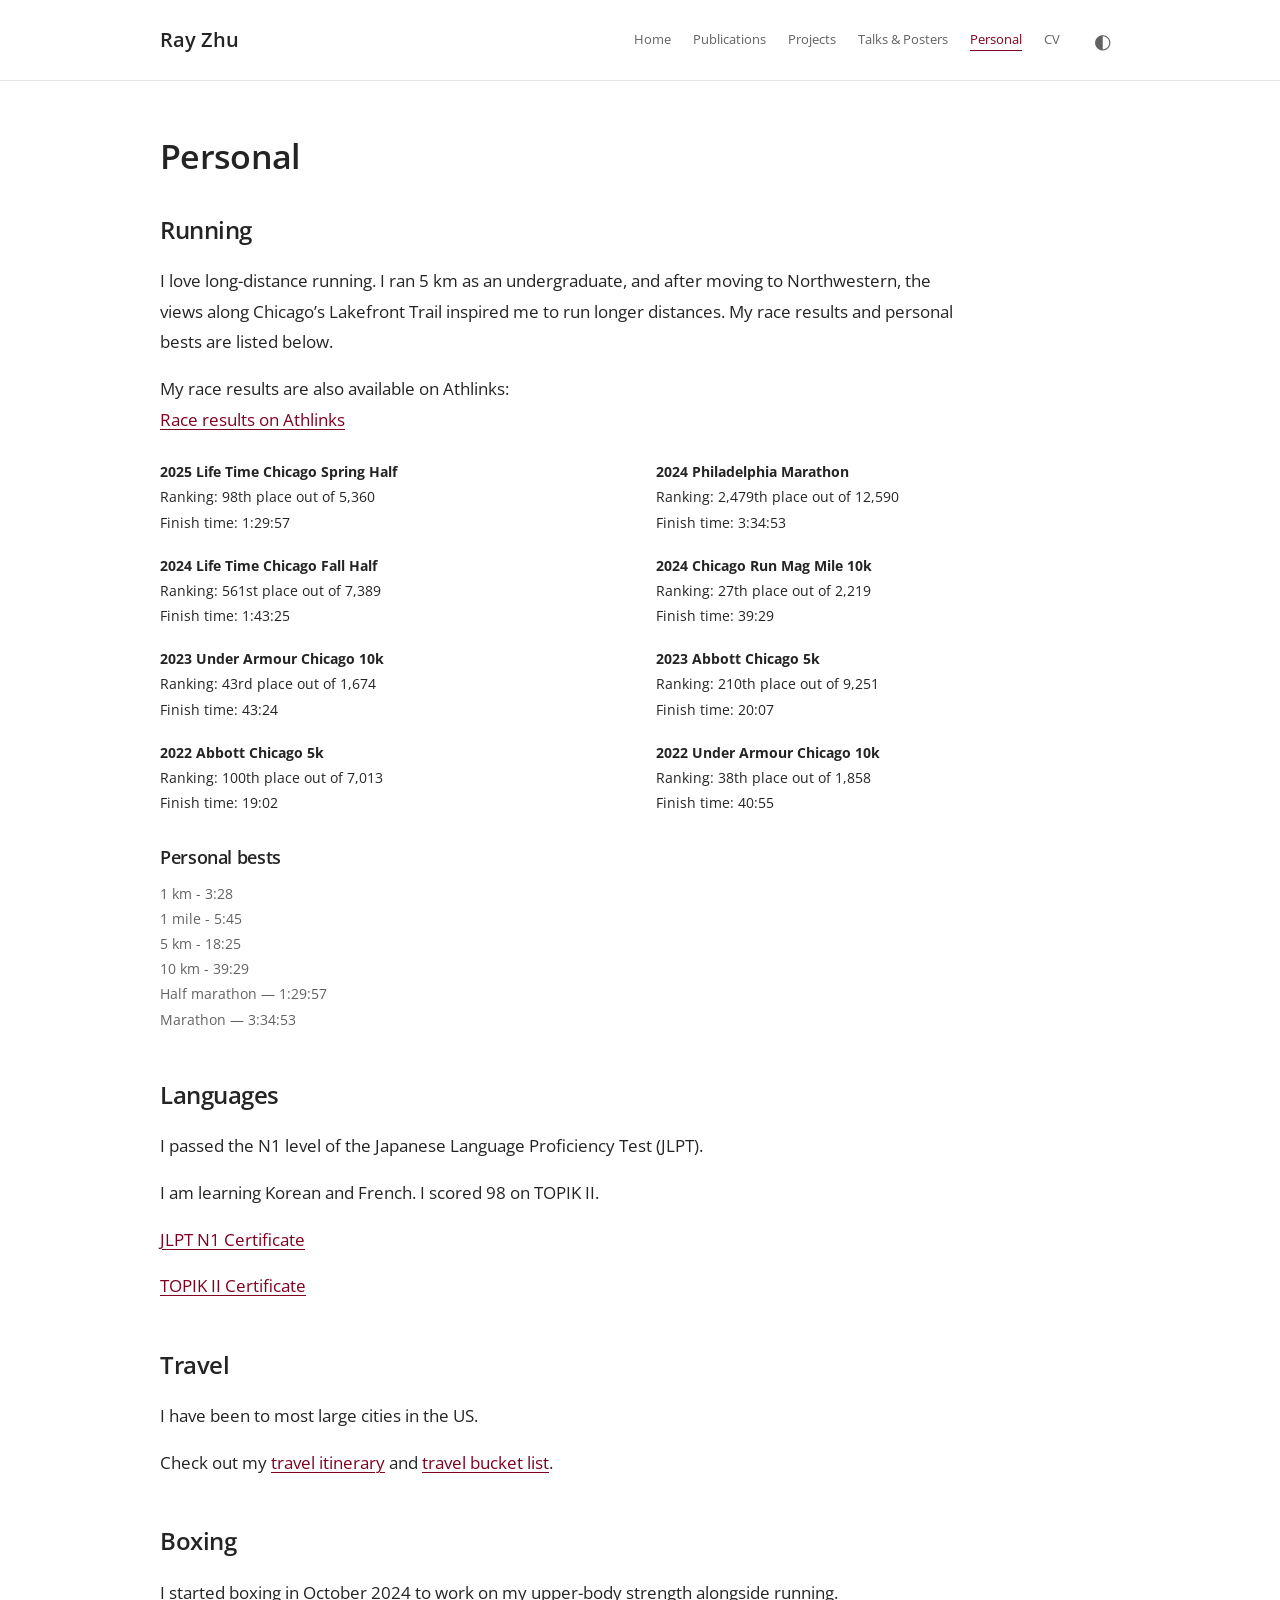
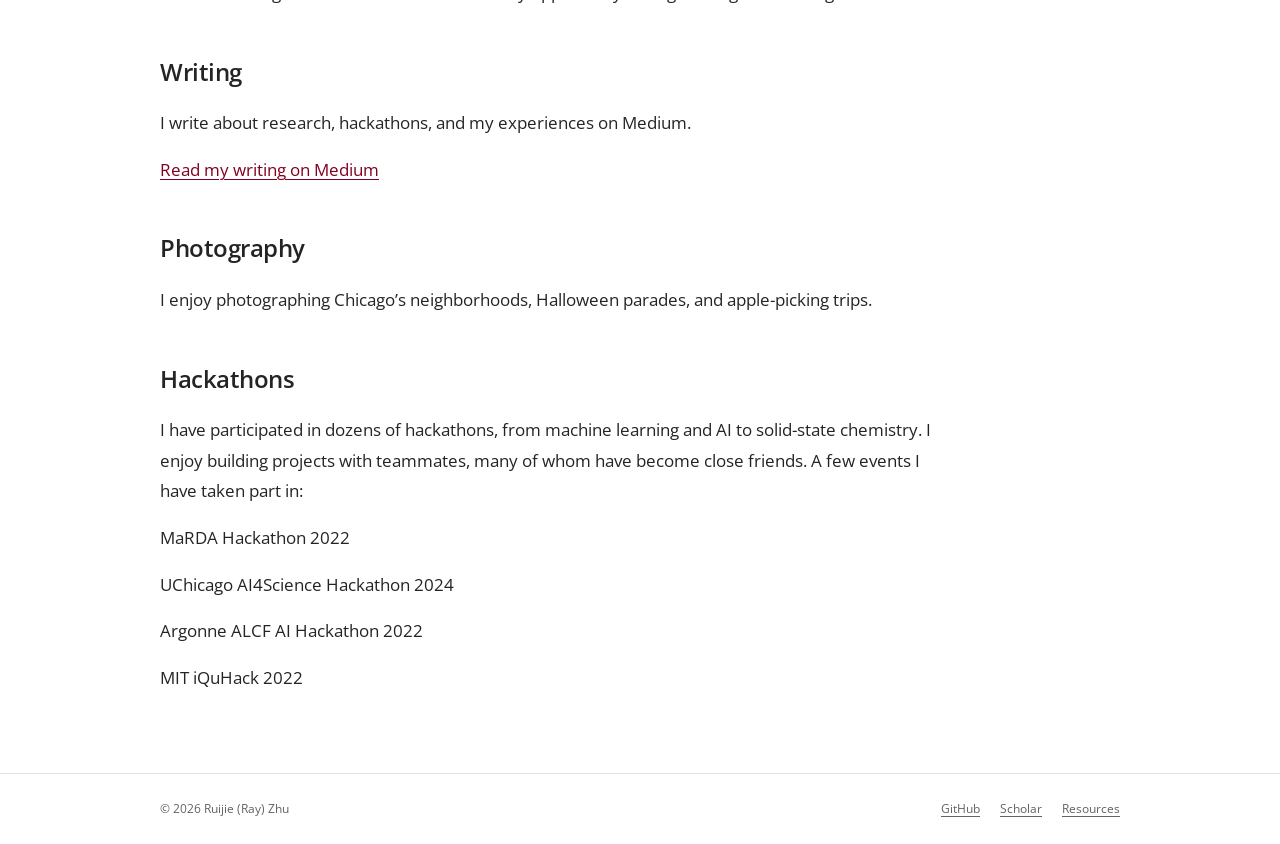
==== commit 04964414: "Use plain academic layout, source-backed publications, and readable text" ====
--- a/hobby.html
+++ b/hobby.html
@@ -21,7 +21,7 @@
 
     <header class="site-header">
         <div class="header-inner">
-            <a href="index.html" class="site-title" aria-label="Ray Zhu, home">Ray Zhu<span class="brand-dot">.</span></a>
+            <a href="index.html" class="site-title" aria-label="Ray Zhu, home">Ray Zhu</a>
             <nav class="site-nav" aria-label="Main navigation">
                 <button class="nav-toggle" id="nav-toggle" type="button" aria-label="Open navigation" aria-expanded="false" aria-controls="nav-links">Menu <span aria-hidden="true">☰</span></button>
                 <ul class="nav-links" id="nav-links">
@@ -29,7 +29,7 @@
                     <li><a href="publications.html">Publications</a></li>
                     <li><a href="project.html">Projects</a></li>
                     <li><a href="poster.html">Talks & Posters</a></li>
-                    <li><a href="hobby.html" class="active" aria-current="page">Beyond research</a></li>
+                    <li><a href="hobby.html" class="active" aria-current="page">Personal</a></li>
                     <li><a href="resume.html">CV</a></li>
                 </ul>
                 <button class="theme-toggle" id="theme-toggle" type="button" aria-label="Switch to dark mode"><span aria-hidden="true">◐</span></button>
@@ -39,19 +39,19 @@
 
     <main id="main-content" class="content">
         <section class="section page-section">
-            <div class="page-heading"><p class="eyebrow">Life beyond the lab</p><h1>Beyond research</h1><p class="page-intro">Running, languages, and the things that keep me curious.</p></div>
+            <div class="page-heading"><h1>Personal</h1></div>
 
             <h2>Running</h2>
 
-            <p>I love long distance running, it's part of my life. I used to run 5k when I was an undergrad, but after coming to Northwestern I was once impressed by the great view along lakefront trail of Chicago, so I decided to run even longer distances. My race results and personal bests are collected below.</p>
+            <p>I love long-distance running. I ran 5 km as an undergraduate, and after moving to Northwestern, the views along Chicago’s Lakefront Trail inspired me to run longer distances. My race results and personal bests are listed below.</p>
 
-            <p>Below is a link to my race results:<br>
-            <a href="https://www.athlinks.com/athletes/525581764" target="_blank" rel="noopener">Race results on Athlinks ↗</a></p><div class="race-grid"><p><strong>2025 Life Time Chicago Spring Half</strong><br>
+            <p>My race results are also available on Athlinks:<br>
+            <a href="https://www.athlinks.com/athletes/525581764" target="_blank" rel="noopener">Race results on Athlinks</a></p><div class="race-grid"><p><strong>2025 Life Time Chicago Spring Half</strong><br>
             Ranking: 98th place out of 5,360<br>
-            Finish time 1:29:57</p>
+            Finish time: 1:29:57</p>
 
             <p><strong>2024 Philadelphia Marathon</strong><br>
-            Ranking: 2479th place out of 12,590<br>
+            Ranking: 2,479th place out of 12,590<br>
             Finish time: 3:34:53</p>
 
             <p><strong>2024 Life Time Chicago Fall Half</strong><br>
@@ -60,36 +60,36 @@
 
             <p><strong>2024 Chicago Run Mag Mile 10k</strong><br>
             Ranking: 27th place out of 2,219<br>
-            Finishing time: 39:29</p>
+            Finish time: 39:29</p>
 
             <p><strong>2023 Under Armour Chicago 10k</strong><br>
             Ranking: 43rd place out of 1,674<br>
-            Finishing time: 43:24</p>
+            Finish time: 43:24</p>
 
             <p><strong>2023 Abbott Chicago 5k</strong><br>
             Ranking: 210th place out of 9,251<br>
-            Finishing time: 20:07</p>
+            Finish time: 20:07</p>
 
             <p><strong>2022 Abbott Chicago 5k</strong><br>
             Ranking: 100th place out of 7,013<br>
-            Finishing time: 19:02</p>
+            Finish time: 19:02</p>
 
             <p><strong>2022 Under Armour Chicago 10k</strong><br>
             Ranking: 38th place out of 1,858<br>
-            Finishing time: 40:55</p></div>
+            Finish time: 40:55</p></div>
 
             <div class="personal-best"><h3>Personal bests</h3><p>1 km - 3:28<br>
             1 mile - 5:45<br>
             5 km - 18:25<br>
             10 km - 39:29<br>
-            Half Marathon - 1:29:57<br>
-            Marathon - 3:34:53</p></div>
+            Half marathon — 1:29:57<br>
+            Marathon — 3:34:53</p></div>
         </section>
 
         <section class="section page-section">
             <h2>Languages</h2>
-            <p>I passed Japanese Language Proficiency Test (JLPT) N1 level &#127471;&#127477;</p>
-            <p>I am learning Korean &#127472;&#127479; (I scored 98 in TOPIK II) and French &#127467;&#127479;</p>
+            <p>I passed the N1 level of the Japanese Language Proficiency Test (JLPT).</p>
+            <p>I am learning Korean and French. I scored 98 on TOPIK II.</p>
             <p><a href="https://drive.google.com/file/d/1WsH1WhU1g-FXp1LIXwkZTpJaUN1Y9Jcw/view" target="_blank" rel="noopener">JLPT N1 Certificate</a></p>
             <p><a href="https://drive.google.com/file/d/1kuPDvWdYxSCmh-yP9-8VWE53ICftO065/view" target="_blank" rel="noopener">TOPIK II Certificate</a></p>
         </section>
@@ -102,23 +102,23 @@
 
         <section class="section page-section">
             <h2>Boxing</h2>
-            <p>I started boxing Oct 2024. As a long distance runner, I realized that I needed to work more on my upper body. Therefore, I decided to embark on a new journey of boxing. I will update this section every few months about what I have learned and what I have gained.</p>
+            <p>I started boxing in October 2024 to work on my upper-body strength alongside running.</p>
         </section>
 
         <section class="section page-section">
             <h2>Writing</h2>
-            <p>I love creative writing, click below to find out more about my interests:</p>
-            <p><a href="https://medium.com/@rayzhu97" target="_blank" rel="noopener">Read my writing on Medium ↗</a></p>
+            <p>I write about research, hackathons, and my experiences on Medium.</p>
+            <p><a href="https://medium.com/@rayzhu97" target="_blank" rel="noopener">Read my writing on Medium</a></p>
         </section>
 
         <section class="section page-section">
             <h2>Photography</h2>
-            <p>Chicagoland is home to countless great spots and chill neighborhoods. From Halloween parade to apple picking, there’s always something more to explore.</p>
+            <p>I enjoy photographing Chicago’s neighborhoods, Halloween parades, and apple-picking trips.</p>
         </section>
 
         <section class="section page-section">
             <h2>Hackathons</h2>
-            <p>I participated in dozens of hackathons with themes ranging from machine learning and artificial intelligence (AI) to solid state chemistry. I love hackathons not just because they spur my creativity, they also help me build collaborations with my hackmates, many of whom are still my best friends today. A few events I’ve taken part in:</p>
+            <p>I have participated in dozens of hackathons, from machine learning and AI to solid-state chemistry. I enjoy building projects with teammates, many of whom have become close friends. A few events I have taken part in:</p>
             <p>MaRDA Hackathon 2022</p>
             <p>UChicago AI4Science Hackathon 2024</p>
             <p>Argonne ALCF AI Hackathon 2022</p>
@@ -127,8 +127,8 @@
     </main>
 
     <footer class="site-footer">
-        <div class="footer-inner"><p>&copy; 2026 Ruijie (Ray) Zhu <span class="footer-location">Chicago, Illinois</span></p>
-        <div class="footer-links"><a href="https://github.com/Ray16" target="_blank" rel="noopener">GitHub ↗</a><a href="https://scholar.google.com/citations?user=3KJaM3sAAAAJ&amp;hl=en" target="_blank" rel="noopener">Scholar ↗</a><a href="link.html">Resources</a></div></div>
+        <div class="footer-inner"><p>&copy; 2026 Ruijie (Ray) Zhu </p>
+        <div class="footer-links"><a href="https://github.com/Ray16" target="_blank" rel="noopener">GitHub</a><a href="https://scholar.google.com/citations?user=3KJaM3sAAAAJ&amp;hl=en" target="_blank" rel="noopener">Scholar</a><a href="link.html">Resources</a></div></div>
     </footer>
 
     <script src="nav.js" defer></script>
--- a/styles.css
+++ b/styles.css
@@ -1,299 +1,210 @@
-/* Shared design system. Maroon accents, warm paper, and readable editorial type. */
 :root {
     color-scheme: light;
-    --accent: #800022; --accent-hover: #5e0019; --accent-soft: #f2e7e8;
-    --ink: #242627; --muted: #626568; --paper: #faf9f6; --surface: #fff;
-    --line: #deded8; --art-bg: #f1f0ea; --header-bg: rgba(250,249,246,.96);
+    --accent: #800020;
+    --accent-hover: #510015;
+    --ink: #242424;
+    --muted: #626262;
+    --paper: #fff;
+    --surface: #fff;
+    --line: #e3e3e3;
     --font-body: 'Open Sans', Arial, sans-serif;
-    --font-heading: Georgia, 'Times New Roman', serif;
-    --radius: 8px; --content-width: 1120px; --header-height: 82px;
-    --color-primary: var(--accent); --color-text: var(--ink); --color-text-muted: var(--muted);
+    --content-width: 960px;
 }
 [data-theme="dark"] {
     color-scheme: dark;
-    --accent: #ecabb9; --accent-hover: #ffd3de; --accent-soft: #34252c;
-    --ink: #eeefeb; --muted: #b2b5b4; --paper: #171b1d; --surface: #202628;
-    --line: #394143; --art-bg: #dfe1db; --header-bg: rgba(23,27,29,.96);
+    --accent: #e7acba;
+    --accent-hover: #ffd6df;
+    --ink: #e6e6e6;
+    --muted: #b2b2b2;
+    --paper: #1c1d1f;
+    --surface: #1c1d1f;
+    --line: #393b3e;
 }
 * { box-sizing: border-box; }
-html { scroll-behavior: smooth; scroll-padding-top: 110px; }
-body { margin: 0; font: 16px/1.75 var(--font-body); background: var(--paper); color: var(--ink); -webkit-font-smoothing: antialiased; }
-a { color: var(--accent); text-underline-offset: 4px; text-decoration-thickness: 1px; }
+html { scroll-behavior: smooth; scroll-padding-top: 30px; }
+body { margin: 0; background: var(--paper); color: var(--ink); font: 15px/1.8 var(--font-body); -webkit-font-smoothing: antialiased; }
+a { color: var(--accent); text-decoration-thickness: 1px; text-underline-offset: 3px; }
 a:hover { color: var(--accent-hover); }
-a, button, summary { -webkit-tap-highlight-color: transparent; }
-a:focus-visible, button:focus-visible, summary:focus-visible { outline: 3px solid var(--accent); outline-offset: 5px; border-radius: 3px; }
+a:focus-visible, button:focus-visible, summary:focus-visible { outline: 2px solid var(--accent); outline-offset: 4px; }
 button { font: inherit; cursor: pointer; }
-img, svg { max-width: 100%; }
-img { display: block; height: auto; }
-figure { margin: 0; }
-h1,h2,h3,p { margin-top: 0; }
-h1,h2,h3 { line-height: 1.2; }
-h1,h2 { font-family: var(--font-heading); font-weight: 400; letter-spacing: -.035em; }
-h1 { font-size: clamp(2.5rem,5vw,4rem); margin-bottom: 20px; }
-h2 { font-size: clamp(1.9rem,3.2vw,2.65rem); margin-bottom: 24px; }
-h3 { font-size: 1.15rem; font-weight: 600; letter-spacing: -.025em; margin-bottom: 14px; }
-p { margin-bottom: 18px; }
+img { max-width: 100%; height: auto; display: block; }
+figure, h1, h2, h3, p { margin: 0; }
+p { margin-bottom: 16px; }
+h1, h2, h3 { line-height: 1.4; letter-spacing: -.02em; font-weight: 600; }
+h1 { font-size: 30px; margin-bottom: 22px; }
+h2 { font-size: 21px; margin-bottom: 20px; }
+h3 { font-size: 16px; margin-bottom: 10px; }
 [hidden] { display: none !important; }
-.skip-to-content { position: fixed; top: -100px; left: 24px; z-index: 300; padding: 12px 18px; background: var(--surface); }
-.skip-to-content:focus { top: 12px; }
-.site-header { position: sticky; top: 0; z-index: 100; background: var(--header-bg); border-bottom: 1px solid var(--line); }
-.header-inner { max-width: 1248px; min-height: var(--header-height); padding: 0 32px; margin: auto; display: flex; align-items: center; justify-content: space-between; gap: 24px; }
-.site-title { color: var(--ink); text-decoration: none; font-size: 23px; font-weight: 700; letter-spacing: -.06em; white-space: nowrap; }
-.brand-dot, .heading-period { color: var(--accent); }
-.site-nav { display: flex; align-items: center; gap: 20px; }
-.nav-links { margin: 0; padding: 0; list-style: none; display: flex; align-items: center; gap: 25px; }
-.nav-links li { margin: 0; }
-.nav-links a { display: block; position: relative; padding: 29px 0; color: var(--muted); font-size: 13px; font-weight: 600; text-decoration: none; white-space: nowrap; transition: color .18s; }
-.nav-links a::after { content: ''; position: absolute; bottom: 19px; left: 0; right: 0; height: 2px; background: var(--accent); transform: scaleX(0); transform-origin: left; transition: transform .18s ease; }
-.nav-links a:hover, .nav-links a.active { color: var(--accent); }
-.nav-links a:hover::after, .nav-links a.active::after { transform: scaleX(1); }
-.theme-toggle { width: 44px; height: 44px; flex-shrink: 0; display: grid; place-items: center; border: 1px solid var(--line); border-radius: 50%; background: transparent; color: var(--ink); font-size: 21px; transition: background .18s; }
-.theme-toggle:hover { background: var(--accent-soft); }
+.skip-to-content { position: fixed; top: -100px; left: 20px; padding: 10px 16px; background: var(--paper); z-index: 200; }
+.skip-to-content:focus { top: 8px; }
+.site-header { border-bottom: 1px solid var(--line); }
+.header-inner { max-width: 1024px; padding: 0 32px; min-height: 80px; margin: auto; display: flex; align-items: center; justify-content: space-between; gap: 24px; position: relative; }
+.site-title { color: var(--ink); font-size: 18px; font-weight: 600; text-decoration: none; white-space: nowrap; }
+.site-nav { display: flex; align-items: center; gap: 24px; }
+.nav-links { list-style: none; display: flex; align-items: center; gap: 22px; padding: 0; margin: 0; }
+.nav-links a { font-size: 12px; color: var(--muted); text-decoration: none; padding: 14px 0; display: block; white-space: nowrap; }
+.nav-links a.active, .nav-links a:hover { color: var(--accent); text-decoration: underline; text-underline-offset: 6px; }
+.theme-toggle { width: 36px; height: 36px; flex-shrink: 0; border: 0; background: transparent; color: var(--muted); font-size: 20px; }
+.theme-toggle:hover { color: var(--accent); }
 .nav-toggle { display: none; }
-.content { width: min(var(--content-width), calc(100% - 64px)); margin: auto; min-height: 68vh; padding: 64px 0 80px; }
-.section { margin: 0 0 64px; }
-.page-section { padding: 0; }
-.page-section > p, .page-section > h2, .page-section > h3 { max-width: 78ch; }
-.page-section > h2:not(:first-child) { margin-top: 48px; font-size: 1.8rem; }
-.page-section br + h2 { margin-top: 18px; }
-.page-heading { max-width: 760px; margin: 0 0 48px; }
-.page-intro { font-size: 18px; color: var(--muted); max-width: 64ch; }
-.eyebrow { color: var(--accent); font-size: 11px; line-height: 1.6; font-weight: 700; letter-spacing: .13em; text-transform: uppercase; margin-bottom: 14px; }
-.section-heading { display: flex; justify-content: space-between; align-items: end; gap: 24px; margin-bottom: 30px; }
-.section-heading h2 { margin-bottom: 0; }
-.section-heading .eyebrow { margin-bottom: 10px; }
-.section-note { color: var(--muted); font-size: 13px; padding-bottom: 4px; }
-.text-link { font-size: 13px; font-weight: 600; text-decoration: none; white-space: nowrap; padding-bottom: 4px; }
-.text-link:hover { text-decoration: underline; }
-/* Homepage */
-.home-page { padding-top: 0; }
-.intro-section { padding: 78px 0 72px; border-bottom: 1px solid var(--line); margin-bottom: 60px; }
-.intro-layout { display: grid; grid-template-columns: minmax(0, 1fr) 310px; gap: 80px; align-items: center; }
-.intro-text h1 { font-size: clamp(2.7rem, 5.2vw, 4.6rem); line-height: 1.08; margin-bottom: 22px; }
-.intro-role { font-size: 16px; color: var(--ink); font-weight: 600; margin-bottom: 18px; }
-.intro-summary { font-size: 19px; line-height: 1.7; color: var(--muted); max-width: 48ch; margin-bottom: 28px; }
-.hero-actions { display: flex; flex-wrap: wrap; gap: 12px; margin-bottom: 25px; }
-.button { min-height: 46px; display: inline-flex; align-items: center; justify-content: center; gap: 22px; padding: 11px 20px; border: 1px solid var(--line); border-radius: 4px; text-decoration: none; font-size: 13px; font-weight: 600; transition: background .18s, border-color .18s, transform .18s; }
-.button-primary { background: var(--accent); color: var(--paper); border-color: var(--accent); }
-.button-primary:hover { background: var(--accent-hover); border-color: var(--accent-hover); color: var(--paper); transform: translateY(-1px); }
-.button-secondary { color: var(--ink); background: transparent; }
-.button-secondary:hover { background: var(--accent-soft); border-color: var(--accent); color: var(--accent); }
-.social-links { display: flex; flex-wrap: wrap; gap: 22px; font-size: 12px; }
-.social-links a { color: var(--muted); text-decoration: none; }
-.social-links a:hover { color: var(--accent); text-decoration: underline; }
-.intro-photo img { width: 310px; height: 350px; object-fit: cover; object-position: center; border-radius: var(--radius); }
-.intro-photo figcaption { font-size: 11px; color: var(--muted); text-align: center; margin-top: 14px; }
-.research-grid { display: grid; grid-template-columns: repeat(3,minmax(0,1fr)); gap: 24px; }
-.research-card { border-top: 2px solid var(--accent); padding: 24px 0 0; display: flex; flex-direction: column; }
-.card-number { font-size: 11px; color: var(--muted); margin-bottom: 22px; }
-.research-card h3 { font-size: 18px; }
-.research-card p { font-size: 14px; color: var(--muted); margin-bottom: 22px; }
-.topic-tags { display: flex; flex-wrap: wrap; gap: 6px; margin-top: auto; }
-.topic-tags span, .pub-tag { font-size: 10px; padding: 3px 9px; border-radius: 3px; color: var(--muted); border: 1px solid var(--line); }
-.selected-section { padding-top: 10px; }
-.selected-grid { display: grid; grid-template-columns: repeat(2,minmax(0,1fr)); gap: 26px; }
-.selected-card { border: 1px solid var(--line); background: var(--surface); border-radius: var(--radius); overflow: hidden; }
-.selected-image { display: block; height: 225px; background: var(--art-bg); padding: 20px; }
-.selected-image img { height: 100%; width: 100%; object-fit: contain; }
-.selected-body { padding: 27px 28px 25px; }
-.selected-body h3 { font-family: var(--font-heading); font-weight: 400; font-size: 25px; line-height: 1.25; letter-spacing: -.025em; }
-.selected-body h3 a { color: var(--ink); text-decoration: none; }
-.selected-body h3 a:hover { color: var(--accent); }
-.selected-body h3 span { color: var(--accent); font-size: 18px; }
-.selected-body p:last-child { color: var(--muted); font-size: 14px; margin-bottom: 0; }
-/* A compact latest feed, with the complete archive still in the HTML. */
-.news-section { border-top: 1px solid var(--line); border-bottom: 1px solid var(--line); padding: 50px 0; }
-.news-filter { display: flex; flex-wrap: wrap; gap: 8px; margin-bottom: 28px; }
-.news-filter-btn { font-size: 12px; min-height: 38px; padding: 7px 13px; border-radius: 4px; border: 1px solid var(--line); color: var(--muted); background: transparent; transition: background .18s, color .18s; }
-.news-filter-btn.active { background: var(--accent); border-color: var(--accent); color: var(--paper); }
-.news-filter-btn:hover:not(.active) { background: var(--accent-soft); color: var(--accent); }
-.news-year-group { margin-bottom: 28px; }
-.news-year { font-family: var(--font-body); font-size: 12px; font-weight: 700; letter-spacing: .08em; color: var(--muted); margin: 0 0 8px; }
-.news-section .news-year-group p { font-size: 14px; line-height: 1.8; padding: 16px 0; margin: 0; border-bottom: 1px solid var(--line); }
-.news-section time { font-size: 12px; font-weight: 600; color: var(--accent); display: inline-block; min-width: 102px; margin-right: 12px; }
-.news-section a { overflow-wrap: anywhere; }
+.content { width: min(var(--content-width), calc(100% - 64px)); margin: auto; padding: 52px 0 64px; min-height: 70vh; }
+.section { margin-bottom: 46px; }
+.section:last-child { margin-bottom: 0; }
+.page-heading { margin-bottom: 32px; }
+.page-heading h1 { margin: 0; }
+.section-heading { display: flex; align-items: baseline; justify-content: space-between; gap: 20px; margin-bottom: 20px; }
+.section-heading h2 { margin: 0; }
+.section-heading a { font-size: 13px; }
+.entry-meta { color: var(--muted); font-size: 12px; margin-bottom: 8px; }
+.intro-section { margin-bottom: 44px; }
+.intro-layout { display: grid; grid-template-columns: minmax(0,1fr) 200px; gap: 48px; align-items: start; }
+.intro-text h1 { margin-bottom: 20px; }
+.intro-photo img { width: 200px; height: auto; object-fit: contain; border-radius: 0; }
+.social-links { display: flex; flex-wrap: wrap; gap: 18px; margin: 20px 0 12px; font-size: 13px; }
+.email-contact { display: flex; flex-wrap: wrap; align-items: center; gap: 8px 14px; font-size: 13px; }
+#copy-email { border: 1px solid var(--line); padding: 2px 9px; border-radius: 3px; font-size: 11px; background: transparent; color: var(--muted); }
+#copy-email:hover { color: var(--accent); border-color: var(--accent); }
+#email-status { color: var(--muted); font-size: 11px; }
+.selected-papers { margin: 0; padding-left: 22px; }
+.selected-papers li { padding-left: 4px; margin-bottom: 18px; }
+.selected-papers a { color: var(--ink); }
+.selected-papers a:hover { color: var(--accent); }
+.selected-papers p { font-size: 12px; color: var(--muted); margin: 4px 0 0; }
+.news-section { border-top: 1px solid var(--line); padding-top: 30px; }
+.news-filter { display: flex; flex-wrap: wrap; gap: 5px 15px; margin-bottom: 18px; }
+.news-filter-btn { background: transparent; border: 0; color: var(--muted); font-size: 12px; padding: 6px 0; min-height: 36px; }
+.news-filter-btn:hover, .news-filter-btn.active { color: var(--accent); text-decoration: underline; text-underline-offset: 5px; }
+.news-year { font-size: 12px; font-weight: 600; color: var(--muted); margin: 20px 0 8px; }
 .news-year-group.hidden { display: none; }
-.news-status { color: var(--muted); font-size: 12px; margin: 18px 0 0; }
-.about-layout { display: grid; grid-template-columns: 1fr 1fr; gap: 64px; }
-.about-layout > div > p { color: var(--muted); font-size: 14px; }
-.career-details { border-top: 1px solid var(--line); border-bottom: 1px solid var(--line); align-self: start; }
-summary { cursor: pointer; font-size: 14px; font-weight: 600; padding: 17px 0; }
-.career-content { padding: 0 0 10px; }
-.career-content p { font-size: 12px; color: var(--muted); padding: 9px 0; margin: 0; }
-/* Publications */
-.pub-stats { margin: -24px 0 40px; font-size: 14px; }
-.pub-year-heading { font-family: var(--font-body); font-size: 14px !important; font-weight: 700; color: var(--accent); padding-top: 22px; border-top: 1px solid var(--line); margin: 36px 0 20px !important; letter-spacing: .06em; }
-.pub-item { display: grid; grid-template-columns: 170px minmax(0,1fr); gap: 28px; align-items: start; padding: 24px 0; border-bottom: 1px solid var(--line); }
-.pub-thumb { width: 170px; height: 118px; position: relative; display: grid; place-items: center; border-radius: 5px; overflow: hidden; background: var(--accent-soft); border: 1px solid var(--line); }
-.pub-thumb-label { color: var(--accent); font-family: var(--font-heading); font-size: 22px; padding: 12px; text-align: center; }
-.pub-thumb img { position: absolute; inset: 0; width: 100%; height: 100%; object-fit: contain; background: #fff; padding: 7px; }
+.news-year-group p { font-size: 13px; margin-bottom: 14px; line-height: 1.8; }
+.js .news-year-group p { display: grid; grid-template-columns: 90px minmax(0,1fr); gap: 16px; }
+.news-year-group time { font-size: 12px; color: var(--muted); }
+.news-description { min-width: 0; }
+.news-description a { overflow-wrap: anywhere; }
+.news-status { color: var(--muted); font-size: 11px; margin-top: 22px; }
+.about-section { max-width: 80ch; }
+.career-details { margin-top: 24px; border-top: 1px solid var(--line); }
+summary { cursor: pointer; font-size: 13px; padding: 14px 0; }
+.career-content { padding-bottom: 12px; }
+.career-content p { font-size: 12px; color: var(--muted); margin-bottom: 10px; }
+.pub-stats { font-size: 13px; margin: 0 0 30px; }
+.pub-year-heading { font-size: 18px; margin: 36px 0 4px; padding-bottom: 10px; border-bottom: 1px solid var(--line); }
+.pub-item { padding: 22px 0; display: grid; grid-template-columns: minmax(0,1fr); gap: 20px; }
+.pub-item:has(.pub-thumb) { grid-template-columns: 145px minmax(0,1fr); }
+.pub-thumb { width: 145px; align-self: start; }
+.pub-thumb img { width: 145px; max-height: 125px; object-fit: contain; }
+.pub-thumb-label { display: none; }
+.pub-thumb figcaption { font-size: 10px; color: var(--muted); margin-top: 5px; }
 .pub-body { min-width: 0; }
-.pub-title { font-size: 17px; line-height: 1.55; margin-bottom: 9px; }
+.pub-title { font-size: 15px; line-height: 1.6; margin-bottom: 7px; }
 .pub-title a { color: var(--ink); text-decoration: none; }
 .pub-title a:hover { color: var(--accent); text-decoration: underline; }
-.pub-authors { font-size: 13px; line-height: 1.75; color: var(--muted); margin-bottom: 7px; }
-.pub-authors strong { color: var(--ink); font-weight: 700; }
-.pub-meta { font-size: 12px; line-height: 1.7; color: var(--muted); margin-bottom: 0; }
-.pub-meta em { font-style: normal; }
-.pub-sep { padding: 0 4px; }
-.pub-tag { margin-left: 6px; }
-/* Projects, posters and presentations. */
-.project-grid { display: grid; grid-template-columns: repeat(2,minmax(0,1fr)); gap: 26px; }
-.project-card { background: var(--surface); border: 1px solid var(--line); border-radius: var(--radius); overflow: hidden; }
-.project-art { height: 205px; width: 100%; object-fit: contain; background: var(--art-bg); padding: 18px; }
-.project-body { padding: 26px; }
-.project-body h2 { font-family: var(--font-body); font-weight: 600; font-size: 19px; letter-spacing: -.025em; line-height: 1.5; margin: 10px 0 13px; }
-.project-body p { font-size: 14px; color: var(--muted); }
-.project-body .eyebrow { font-size: 10px; color: var(--accent); }
-.project-body .topic-tags { margin: 18px 0; }
-.project-links { display: flex; gap: 20px; flex-wrap: wrap; font-size: 13px; font-weight: 600; }
-.project-links a { text-decoration: none; }
-.project-links a:hover { text-decoration: underline; }
-.talk-tabs { display: flex; gap: 24px; border-bottom: 1px solid var(--line); margin: -15px 0 36px; }
-.talk-tabs a { padding: 12px 0; font-size: 14px; text-decoration: none; }
-.talk-tabs a[aria-current="page"] { color: var(--ink); border-bottom: 2px solid var(--accent); }
-.poster-grid { display: grid; grid-template-columns: repeat(2,minmax(0,1fr)); gap: 26px; }
-.poster-card { border: 1px solid var(--line); border-radius: var(--radius); background: var(--surface); overflow: hidden; }
-.poster-preview { display: block; background: var(--art-bg); height: 250px; padding: 20px; }
-.poster-preview img { width: 100%; height: 100%; object-fit: contain; }
-.poster-body { padding: 26px; }
-.poster-body h2 { font-family: var(--font-body); font-size: 18px; font-weight: 600; letter-spacing: -.02em; line-height: 1.45; margin-bottom: 12px; }
-.poster-body p { color: var(--muted); font-size: 14px; }
-.talk-list { display: grid; gap: 18px; }
-.talk-card { border: 1px solid var(--line); padding: 26px 30px; border-radius: var(--radius); background: var(--surface); }
-.talk-card h2 { font-family: var(--font-body); font-size: 20px; font-weight: 600; line-height: 1.5; margin-bottom: 14px; letter-spacing: -.02em; }
-.talk-card p { font-size: 14px; color: var(--muted); }
-.resume-embed { width: 100%; height: 80vh; min-height: 550px; border: 1px solid var(--line); border-radius: var(--radius); background: var(--surface); margin-top: 24px; }
-.resource-list { display: grid; grid-template-columns: 1fr 1fr; gap: 12px 24px; }
-.resource-list p { margin: 0; border-bottom: 1px solid var(--line); font-size: 14px; }
-.resource-list a { display: block; padding: 15px 0; text-decoration: none; }
-.resource-list a:hover { text-decoration: underline; }
-.race-grid { display: grid; grid-template-columns: repeat(2,minmax(0,1fr)); gap: 12px 24px; }
-.race-grid p { padding: 18px 22px; background: var(--surface); border: 1px solid var(--line); border-radius: 5px; font-size: 13px; margin: 0; }
-.personal-best { border-left: 3px solid var(--accent); padding: 8px 24px; margin: 30px 0; }
-.personal-best h3 { margin: 0 0 10px; }
-.personal-best p { font-size: 14px; color: var(--muted); margin: 0; }
-/* Footer and unobtrusive motion. */
-.site-footer { border-top: 1px solid var(--line); padding: 28px 0; font-size: 11px; color: var(--muted); }
-.footer-inner { width: min(var(--content-width), calc(100% - 64px)); margin: auto; display: flex; flex-wrap: wrap; gap: 20px; justify-content: space-between; align-items: center; }
+.pub-authors { font-size: 12px; color: var(--muted); margin-bottom: 5px; }
+.pub-authors strong { color: var(--ink); }
+.pub-meta { font-size: 12px; color: var(--muted); margin-bottom: 0; }
+.pub-tag { font-size: 11px; margin-left: 8px; }
+.pub-sep { padding: 0 5px; }
+.project-grid, .poster-grid, .talk-list { display: block; }
+.project-card, .poster-card, .talk-card { padding: 24px 0; border-bottom: 1px solid var(--line); }
+.project-card:first-child, .poster-card:first-child, .talk-card:first-child { padding-top: 0; }
+.project-body, .poster-body { padding: 0; }
+.project-body h3, .poster-body h2, .talk-card h2 { font-size: 16px; font-weight: 600; margin: 0 0 10px; }
+.project-body p, .poster-body p, .talk-card p { font-size: 13px; max-width: 80ch; }
+.project-links { display: flex; flex-wrap: wrap; gap: 18px; font-size: 12px; }
+.talk-card > a { font-size: 12px; }
+.talk-tabs { display: flex; gap: 24px; margin-bottom: 30px; border-bottom: 1px solid var(--line); }
+.talk-tabs a { font-size: 13px; padding: 0 0 10px; text-decoration: none; }
+.talk-tabs a[aria-current="page"] { color: var(--ink); border-bottom: 1px solid var(--ink); }
+.page-section > h2 { margin-top: 30px; }
+.page-section > p { max-width: 80ch; }
+.resource-list { display: grid; grid-template-columns: 1fr 1fr; column-gap: 32px; }
+.resource-list p { margin-bottom: 12px; font-size: 13px; }
+.resource-list a { display: block; padding: 5px 0; }
+.race-grid { display: grid; grid-template-columns: 1fr 1fr; gap: 18px 32px; margin: 24px 0; }
+.race-grid p { font-size: 12px; margin: 0; }
+.personal-best { margin: 30px 0; }
+.personal-best p { color: var(--muted); font-size: 13px; }
+.button { display: inline-block; padding: 8px 15px; border: 1px solid var(--line); border-radius: 3px; font-size: 13px; }
+.resume-embed { width: 100%; height: 80vh; min-height: 450px; border: 1px solid var(--line); margin-top: 20px; }
+.site-footer { border-top: 1px solid var(--line); padding: 24px 0; font-size: 11px; color: var(--muted); }
+.footer-inner { width: min(var(--content-width), calc(100% - 64px)); margin: auto; display: flex; flex-wrap: wrap; justify-content: space-between; gap: 18px; }
 .footer-inner p { margin: 0; }
-.footer-location { margin-left: 20px; }
-.footer-links { display: flex; gap: 22px; }
-.footer-links a { color: var(--muted); text-decoration: none; }
-.footer-links a:hover { color: var(--accent); text-decoration: underline; }
-.scroll-top { position: fixed; bottom: 24px; right: 24px; width: 44px; height: 44px; border-radius: 50%; border: 1px solid var(--line); background: var(--surface); color: var(--accent); box-shadow: 0 3px 15px #00000010; font-size: 20px; opacity: 0; visibility: hidden; transform: translateY(8px); transition: opacity .18s, transform .18s, visibility .18s; z-index: 50; }
-.scroll-top.visible { opacity: 1; visibility: visible; transform: none; }
-@keyframes enter { from { opacity: 0; transform: translateY(10px); } to { opacity: 1; transform: none; } }
-@media (prefers-reduced-motion: no-preference) {
-    .intro-text { animation: enter .55s ease-out both; }
-    .intro-photo { animation: enter .65s .08s ease-out both; }
-    .news-year-group:not(.hidden) { animation: enter .2s ease-out; }
-}
-@media (max-width: 1050px) {
-    .nav-links { gap: 17px; }
-    .nav-links a { font-size: 12px; }
+.footer-links { display: flex; gap: 20px; }
+.footer-links a { color: var(--muted); }
+.scroll-top { position: fixed; bottom: 20px; right: 20px; width: 38px; height: 38px; border: 1px solid var(--line); background: var(--paper); color: var(--muted); opacity: 0; visibility: hidden; transition: opacity .15s, visibility .15s; }
+.scroll-top.visible { opacity: 1; visibility: visible; }
+@media (max-width: 850px) {
     .site-nav { gap: 14px; }
-    .intro-layout { gap: 45px; grid-template-columns: minmax(0,1fr) 270px; }
-    .intro-photo img { width: 270px; height: 320px; }
-}
-@media (max-width: 850px) {
-    :root { --header-height: 72px; }
-    .header-inner { min-height: 72px; padding: 0 24px; }
-    .site-nav { gap: 14px; }
-    .nav-links { gap: 12px; }
-    .nav-links a { font-size: 11px; }
-    .content { width: calc(100% - 48px); padding-top: 44px; }
-    .home-page { padding-top: 0; }
-    .intro-section { padding: 52px 0; }
-    .intro-layout { grid-template-columns: minmax(0,1fr) 220px; gap: 30px; }
-    .intro-photo img { width: 220px; height: 280px; }
-    .intro-text h1 { font-size: 45px; }
-    .intro-summary { font-size: 17px; }
-    .research-grid { gap: 20px; }
-    .about-layout { gap: 32px; }
-    .selected-image { height: 190px; }
+    .nav-links { gap: 14px; }
+    .intro-layout { grid-template-columns: minmax(0,1fr) 170px; gap: 30px; }
+    .intro-photo img { width: 170px; height: auto; }
 }
 @media (max-width: 760px) {
-    .header-inner { flex-wrap: wrap; gap: 0; }
-    .site-nav { margin-left: auto; }
-    /* Navigation remains visible when JS is unavailable. */
-    .nav-links { position: static; flex-wrap: wrap; width: 100%; padding: 12px 0; }
-    .site-nav { flex-wrap: wrap; justify-content: end; }
-    .nav-links a { font-size: 12px; padding: 9px 0; }
-    .nav-links a::after { bottom: 3px; }
+    .header-inner { min-height: 68px; flex-wrap: wrap; }
+    .site-nav { margin-left: auto; flex-wrap: wrap; justify-content: end; }
+    .nav-links { flex-wrap: wrap; width: 100%; padding-bottom: 12px; }
     .theme-toggle { display: none; }
-    .js .theme-toggle { display: grid; }
-    .js .nav-toggle { display: flex; align-items: center; gap: 9px; min-height: 44px; padding: 7px 10px; background: transparent; border: 0; color: var(--ink); font-size: 12px; }
-    .js .nav-links { position: absolute; top: 100%; left: 0; right: 0; padding: 14px 24px 20px; background: var(--paper); border-bottom: 1px solid var(--line); flex-direction: column; align-items: stretch; gap: 0; visibility: hidden; opacity: 0; transform: translateY(-6px); transition: opacity .18s, transform .18s, visibility .18s; pointer-events: none; }
-    .js .nav-links.active { visibility: visible; opacity: 1; transform: none; pointer-events: auto; }
-    .js .nav-links a { font-size: 14px; padding: 12px 0; }
-    .js .nav-links a::after { bottom: 7px; right: auto; width: 24px; }
-    .intro-layout { grid-template-columns: minmax(0,1fr) 175px; gap: 24px; }
-    .intro-photo img { width: 175px; height: 235px; }
-    .intro-text h1 { font-size: 39px; }
-    .intro-role { font-size: 14px; }
-    .intro-photo figcaption { font-size: 10px; }
-    .research-grid { grid-template-columns: 1fr; gap: 26px; }
-    .research-card { padding-top: 18px; }
-    .card-number { margin-bottom: 12px; }
-    .research-card p { margin-bottom: 16px; max-width: 60ch; }
-    .selected-grid, .project-grid, .poster-grid { grid-template-columns: 1fr; }
-    .selected-image { height: 230px; }
-    .about-layout { grid-template-columns: 1fr; }
+    .js .theme-toggle { display: block; }
+    .js .nav-toggle { display: flex; align-items: center; gap: 10px; min-height: 40px; border: 0; background: transparent; color: var(--ink); font-size: 12px; }
+    .js .nav-links { position: absolute; top: 100%; left: 0; right: 0; z-index: 100; padding: 12px 32px 18px; flex-direction: column; align-items: stretch; gap: 0; background: var(--paper); border-bottom: 1px solid var(--line); visibility: hidden; opacity: 0; transition: opacity .15s, visibility .15s; }
+    .js .nav-links.active { visibility: visible; opacity: 1; }
+    .js .nav-links a { font-size: 14px; padding: 10px 0; }
+    .content { padding-top: 36px; }
     .resource-list { grid-template-columns: 1fr; }
 }
 @media (max-width: 540px) {
-    .content { width: calc(100% - 40px); padding-bottom: 40px; }
+    .content, .footer-inner { width: calc(100% - 40px); }
     .header-inner { padding: 0 20px; }
-    .section { margin-bottom: 44px; }
-    .intro-section { padding: 35px 0 40px; }
-    .intro-layout { display: flex; flex-direction: column-reverse; align-items: start; gap: 28px; }
-    .intro-photo { width: 100%; display: flex; gap: 16px; align-items: center; }
-    .intro-photo img { width: 96px; height: 112px; border-radius: 6px; }
-    .intro-photo picture { flex-shrink: 0; }
-    .intro-photo figcaption { text-align: left; max-width: 120px; font-size: 11px; margin: 0; }
-    .intro-text h1 { font-size: clamp(2.2rem,8.8vw,2.8rem); }
-    .intro-summary { font-size: 16px; }
-    .eyebrow { font-size: 10px; }
-    .section-heading { flex-wrap: wrap; gap: 16px; margin-bottom: 24px; }
-    .section-heading h2 { font-size: 29px; }
-    .section-note { display: none; }
-    .news-section { padding: 34px 0; }
-    .news-filter { gap: 6px; }
-    .news-filter-btn { padding: 7px 10px; }
-    .news-section time { display: block; margin: 0 0 4px; min-width: 0; }
-    .selected-image { height: 195px; }
-    .selected-body { padding: 22px; }
-    .selected-body h3 { font-size: 23px; }
-    .pub-item { grid-template-columns: 1fr; gap: 16px; }
-    .pub-thumb { width: 140px; height: 90px; }
-    .pub-thumb-label { font-size: 20px; }
-    .pub-title { font-size: 16px; }
-    .page-heading { margin-bottom: 36px; }
-    .page-intro { font-size: 16px; }
-    .project-body, .poster-body, .talk-card { padding: 22px; }
+    .intro-layout { display: flex; flex-direction: column-reverse; gap: 24px; }
+    .intro-photo img { width: 125px; height: auto; }
+    h1 { font-size: 27px; }
+    .intro-text p { font-size: 14px; }
+    .section { margin-bottom: 36px; }
+    .section-heading { flex-wrap: wrap; gap: 10px; }
+    .js .news-year-group p { grid-template-columns: 1fr; gap: 2px; }
+    .pub-item:has(.pub-thumb) { grid-template-columns: 1fr; }
+    .pub-thumb, .pub-thumb img { width: 160px; }
     .race-grid { grid-template-columns: 1fr; }
-    .footer-inner { width: calc(100% - 40px); }
-    .footer-location { display: block; margin: 4px 0 0; }
-    .scroll-top { bottom: 16px; right: 16px; }
-    .resume-embed { min-height: 430px; height: 70vh; }
+    .email-contact { gap: 8px 12px; }
+    #email-status:not(:empty) { flex-basis: 100%; }
 }
 @media (prefers-reduced-motion: reduce) {
     html { scroll-behavior: auto; }
     *, *::before, *::after { animation: none !important; transition: none !important; }
 }
 @media print {
-    .site-header, .site-footer, .scroll-top, .news-filter, .hero-actions, .social-links { display: none !important; }
-    :root, [data-theme="dark"] { --ink: #000; --paper: #fff; --surface: #fff; --muted: #444; --accent: #800022; }
+    .site-header, .site-footer, .scroll-top, .news-filter, #copy-email { display: none !important; }
+    :root, [data-theme="dark"] { --paper: #fff; --ink: #000; --muted: #444; --accent: #800020; }
     .content { width: 100%; padding: 0; }
     .news-year-group.hidden { display: block; }
     .pub-item, .project-card, .poster-card { break-inside: avoid; }
 }
-/* Align dates independently from wrapping news descriptions. */
-.js .news-section .news-year-group p { display: grid; grid-template-columns: 102px minmax(0,1fr); column-gap: 16px; }
-.js .news-section time { margin-right: 0; min-width: 0; }
-.preview-note { color: var(--muted); font-size: 12px; max-width: 70ch; margin-bottom: 28px; }
+/* Readable text sizes throughout the site. */
+body { font-size: 17px; line-height: 1.8; }
+h1 { font-size: 34px; }
+h2 { font-size: 24px; }
+h3 { font-size: 18px; }
+.site-title { font-size: 20px; }
+.nav-links a { font-size: 13px; }
+.social-links, .email-contact { font-size: 15px; }
+#copy-email { font-size: 13px; padding: 3px 10px; }
+#email-status, .news-status { font-size: 13px; }
+.section-heading a { font-size: 14px; }
+.selected-papers p, .entry-meta { font-size: 14px; }
+.news-filter-btn { font-size: 14px; }
+.news-year-group p { font-size: 15px; }
+.news-year-group time, .news-year { font-size: 14px; }
+.pub-title { font-size: 17px; }
+.pub-authors { font-size: 14px; }
+.pub-meta { font-size: 13px; }
+.pub-stats { font-size: 15px; }
+.pub-year-heading { font-size: 21px; }
+.project-body h3, .poster-body h2, .talk-card h2, .talk-card h3 { font-size: 18px; }
+.project-body p, .poster-body p, .talk-card p, .resource-list p { font-size: 15px; }
+.project-links, .talk-card > a, .talk-tabs a { font-size: 14px; }
+.race-grid p, .personal-best p, .career-content p, summary { font-size: 14px; }
+.site-footer { font-size: 12px; }
 @media (max-width: 540px) {
-    .js .news-section .news-year-group p { grid-template-columns: 1fr; }
-}
-.page-section > .pub-year-heading { max-width: none; }
+    h1 { font-size: 30px; }
+    .intro-text p { font-size: 16px; }
+}
